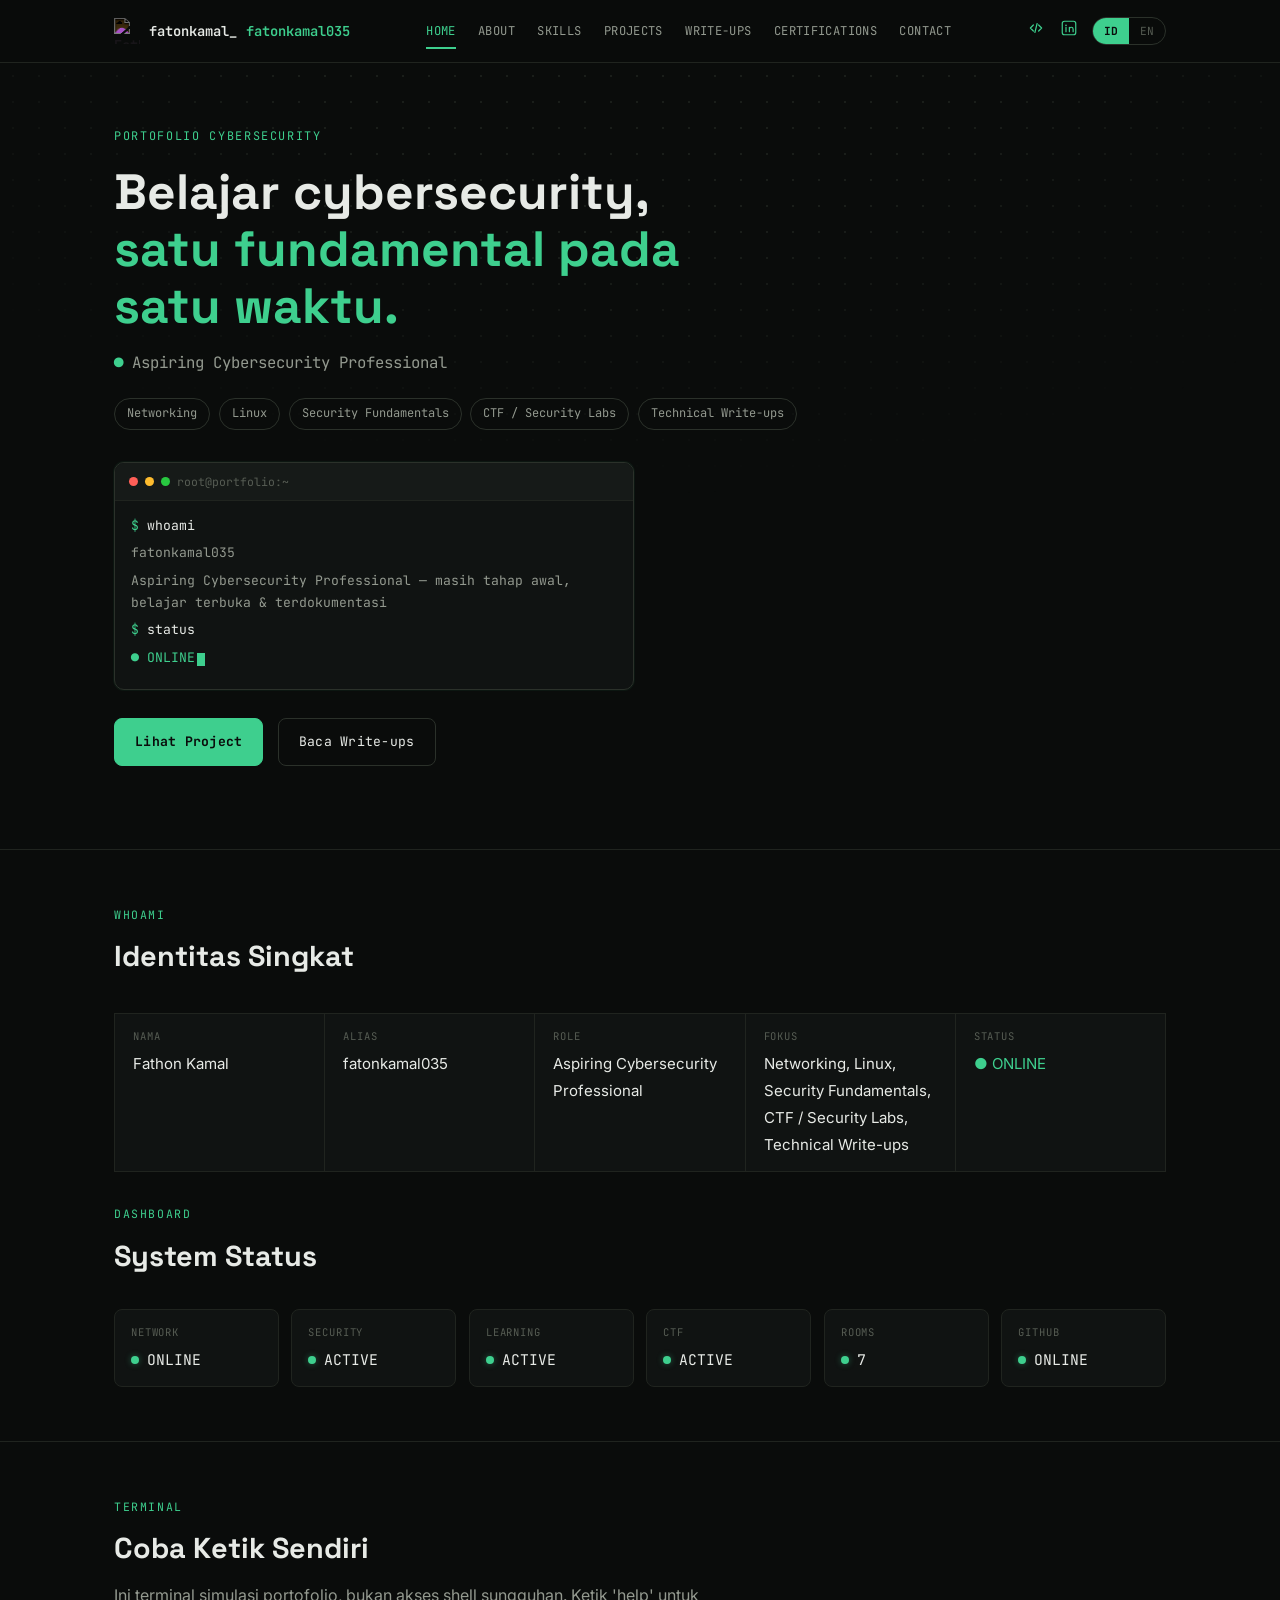
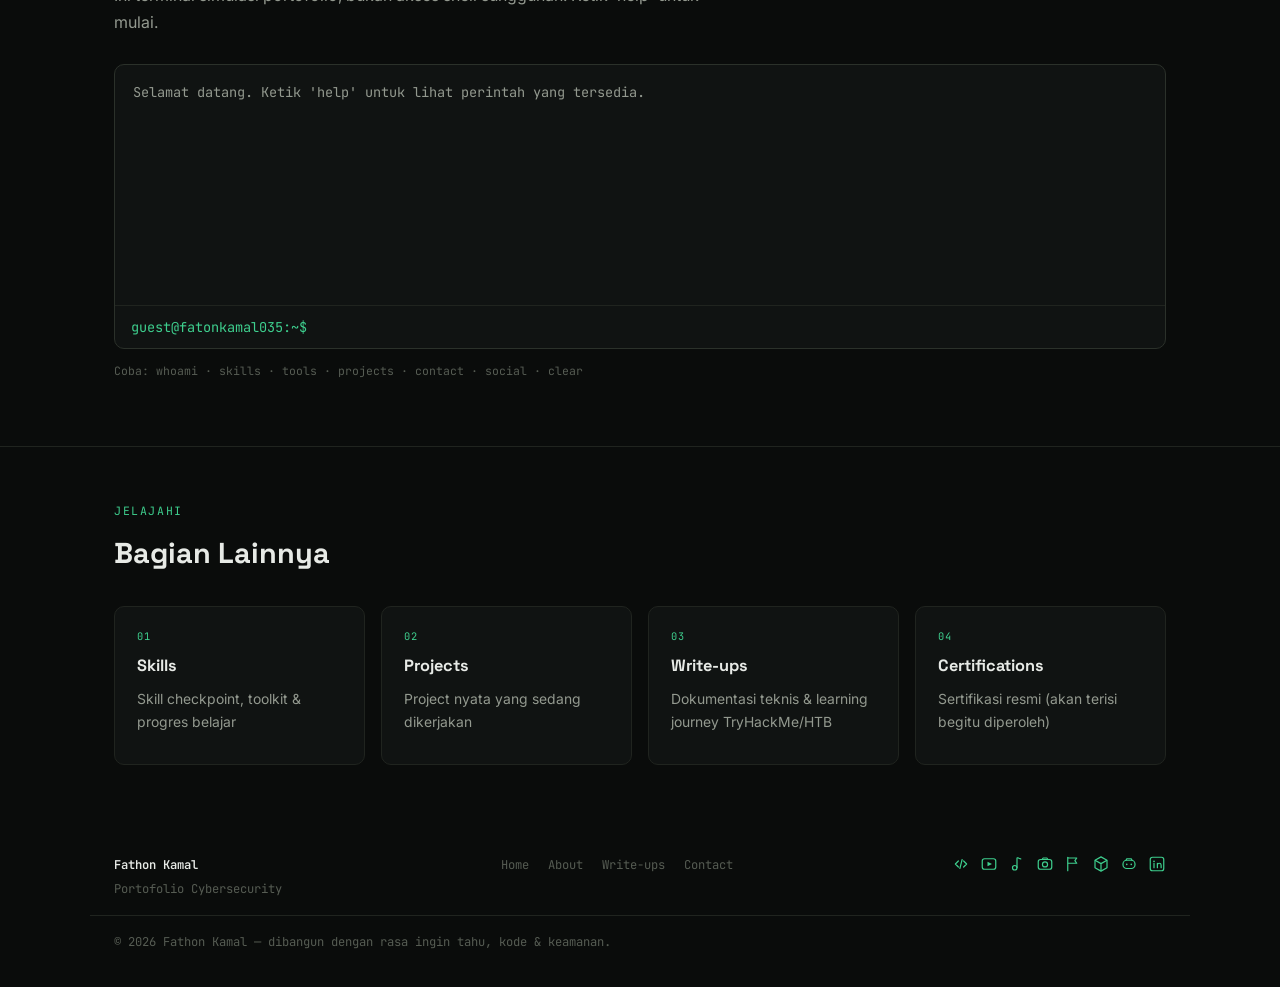
==== index.html @ 31b75367 "Add files via upload" ====
<!DOCTYPE html>
<html lang="id">
<head>
<meta charset="UTF-8">
<meta name="viewport" content="width=device-width, initial-scale=1.0">
<title>Fathon Kamal — Aspiring Cybersecurity Professional</title>
<meta name="description" content="Portofolio cybersecurity Fathon Kamal (fatonkamal035) — belajar networking, Linux, dan security fundamentals lewat TryHackMe & Hack The Box, terdokumentasi lewat write-up teknis.">
<meta property="og:title" content="Fathon Kamal — Aspiring Cybersecurity Professional">
<meta property="og:description" content="Portofolio cybersecurity: skills, projects, dan technical write-ups.">
<meta property="og:type" content="website">
<meta name="twitter:card" content="summary">
<link rel="preconnect" href="https://fonts.googleapis.com">
<link rel="preconnect" href="https://fonts.gstatic.com" crossorigin>
<link href="https://fonts.googleapis.com/css2?family=Inter:wght@400;500;600;700;800&family=Space+Grotesk:wght@500;600;700&family=JetBrains+Mono:wght@400;500;600;700&display=swap" rel="stylesheet">
<link rel="stylesheet" href="style.css">
</head>
<body>

<header class="topnav">
  <div class="wrap">
    <a href="index.html" class="brand"><img class="brand-logo" src="logo.png" alt="Fathon Kamal logo"><span class="brand-name">fatonkamal_</span><span class="alias"></span></a>
    <nav class="navlinks">
      <a href="index.html" class="active" data-id="Home" data-en="Home">Home</a>
      <a href="about.html" data-id="About" data-en="About">About</a>
      <a href="skills.html" data-id="Skills" data-en="Skills">Skills</a>
      <a href="projects.html" data-id="Projects" data-en="Projects">Projects</a>
      <a href="writeups.html" data-id="Write-ups" data-en="Write-ups">Write-ups</a>
      <a href="certifications.html" data-id="Certifications" data-en="Certifications">Certifications</a>
      <a href="contact.html" data-id="Contact" data-en="Contact">Contact</a>
    </nav>
    <div class="nav-right">
      <a class="nav-icon-github" href="https://github.com/fatonkamal035-Cybersecurity/fatonkamal035-Cybersecurity.github.io" aria-label="GitHub" target="_blank" rel="noopener"></a>
      <a class="nav-icon-linkedin" href="https://www.linkedin.com/in/fathon-r-97636842a/" aria-label="LinkedIn" target="_blank" rel="noopener"></a>
      <div class="lang-switch" role="group" aria-label="Ganti bahasa">
        <button class="lang-opt active" data-lang="id" type="button">ID</button>
        <button class="lang-opt" data-lang="en" type="button">EN</button>
      </div>
      <button class="hamburger" aria-label="Menu"><span></span><span></span><span></span></button>
    </div>
  </div>
  <div class="mobile-menu">
    <a href="index.html" class="active" data-id="Home" data-en="Home">Home</a>
    <a href="about.html" data-id="About" data-en="About">About</a>
    <a href="skills.html" data-id="Skills" data-en="Skills">Skills</a>
    <a href="projects.html" data-id="Projects" data-en="Projects">Projects</a>
    <a href="writeups.html" data-id="Write-ups" data-en="Write-ups">Write-ups</a>
    <a href="certifications.html" data-id="Certifications" data-en="Certifications">Certifications</a>
    <a href="contact.html" data-id="Contact" data-en="Contact">Contact</a>
  </div>
</header>

<section class="hero">
  <div class="hero-bg" aria-hidden="true"></div>
  <div class="wrap">
    <div class="hero-eyebrow" data-id="Portofolio Cybersecurity" data-en="Cybersecurity Portfolio">Portofolio Cybersecurity</div>
    <h1>
      <span data-id="Belajar cybersecurity," data-en="Learning cybersecurity,">Belajar cybersecurity,</span><br>
      <span class="accent" data-id="satu fundamental pada satu waktu." data-en="one fundamental at a time.">satu fundamental pada satu waktu.</span>
    </h1>
    <p class="role-line" id="heroRole"></p>
    <div class="focus-tags" id="heroFocusTags"></div>

    <div class="terminal-window">
      <div class="terminal-titlebar"><span class="dot red"></span><span class="dot yellow"></span><span class="dot green"></span><span class="ttitle">root@portfolio:~</span></div>
      <div class="terminal-body">
        <div class="line"><span class="prompt-user">$</span> whoami</div>
        <div class="line out">fatonkamal035</div>
        <div class="line out" data-id="Aspiring Cybersecurity Professional — masih tahap awal, belajar terbuka & terdokumentasi" data-en="Aspiring Cybersecurity Professional — still early stage, learning openly & documenting progress">Aspiring Cybersecurity Professional — masih tahap awal, belajar terbuka &amp; terdokumentasi</div>
        <div class="line"><span class="prompt-user">$</span> status</div>
        <div class="line ok">● ONLINE<span class="cursor-block"></span></div>
      </div>
    </div>

    <div class="btn-row" style="margin-top:1.8rem;">
      <a class="btn primary" href="projects.html" data-id="Lihat Project" data-en="View Projects">Lihat Project</a>
      <a class="btn ghost" href="writeups.html" data-id="Baca Write-ups" data-en="Read Write-ups">Baca Write-ups</a>
    </div>
  </div>
</section>

<section class="section">
  <div class="wrap">
    <div class="section-head reveal">
      <div class="eyebrow">WHOAMI</div>
      <h2 data-id="Identitas Singkat" data-en="Quick Identity">Identitas Singkat</h2>
    </div>
    <div class="whoami-grid" id="whoamiGrid"></div>

    <div class="section-head reveal" style="margin-top:0.5rem;">
      <div class="eyebrow" data-id="Dashboard" data-en="Dashboard">Dashboard</div>
      <h2 data-id="System Status" data-en="System Status">System Status</h2>
    </div>
    <div class="dash-grid" id="dashGrid"></div>
  </div>
</section>

<section class="section">
  <div class="wrap">
    <div class="section-head reveal">
      <div class="eyebrow">Terminal</div>
      <h2 data-id="Coba Ketik Sendiri" data-en="Try It Yourself">Coba Ketik Sendiri</h2>
      <p data-id="Ini terminal simulasi portofolio, bukan akses shell sungguhan. Ketik 'help' untuk mulai." data-en="This is a portfolio simulation terminal, not a real shell. Type 'help' to start.">Ini terminal simulasi portofolio, bukan akses shell sungguhan. Ketik 'help' untuk mulai.</p>
    </div>
    <div class="iterm reveal">
      <div class="iterm-output" id="itermOutput">
        <div class="line cmd-out" data-id="Selamat datang. Ketik 'help' untuk lihat perintah yang tersedia." data-en="Welcome. Type 'help' to see available commands.">Selamat datang. Ketik 'help' untuk lihat perintah yang tersedia.</div>
      </div>
      <div class="iterm-input-row">
        <span class="p">guest@fatonkamal035:~$</span>
        <input id="itermInput" type="text" autocomplete="off" spellcheck="false" aria-label="Terminal command input">
      </div>
    </div>
    <p class="iterm-hint" data-id="Coba: whoami · skills · tools · projects · contact · social · clear" data-en="Try: whoami · skills · tools · projects · contact · social · clear">Coba: whoami · skills · tools · projects · contact · social · clear</p>
  </div>
</section>

<section class="section">
  <div class="wrap">
    <div class="section-head reveal">
      <div class="eyebrow" data-id="Jelajahi" data-en="Explore">Jelajahi</div>
      <h2 data-id="Bagian Lainnya" data-en="More Sections">Bagian Lainnya</h2>
    </div>
    <div class="card-grid reveal">
      <a class="tool-card" href="skills.html" style="color:inherit;">
        <div class="t-cat">01</div><h3 data-id="Skills" data-en="Skills">Skills</h3>
        <p data-id="Skill checkpoint, toolkit & progres belajar" data-en="Skill checkpoints, toolkit & learning progress">Skill checkpoint, toolkit & progres belajar</p>
      </a>
      <a class="tool-card" href="projects.html" style="color:inherit;">
        <div class="t-cat">02</div><h3 data-id="Projects" data-en="Projects">Projects</h3>
        <p data-id="Project nyata yang sedang dikerjakan" data-en="Real projects currently in progress">Project nyata yang sedang dikerjakan</p>
      </a>
      <a class="tool-card" href="writeups.html" style="color:inherit;">
        <div class="t-cat">03</div><h3 data-id="Write-ups" data-en="Write-ups">Write-ups</h3>
        <p data-id="Dokumentasi teknis & learning journey TryHackMe/HTB" data-en="Technical documentation & TryHackMe/HTB learning journey">Dokumentasi teknis & learning journey TryHackMe/HTB</p>
      </a>
      <a class="tool-card" href="certifications.html" style="color:inherit;">
        <div class="t-cat">04</div><h3 data-id="Certifications" data-en="Certifications">Certifications</h3>
        <p data-id="Sertifikasi resmi (akan terisi begitu diperoleh)" data-en="Official certifications (fills in once earned)">Sertifikasi resmi (akan terisi begitu diperoleh)</p>
      </a>
    </div>
  </div>
</section>

<footer>
  <div class="wrap">
    <div class="footer-left">
      <span style="color:var(--ink);font-weight:600;">Fathon Kamal</span>
      <span data-id="Portofolio Cybersecurity" data-en="Cybersecurity Portfolio">Portofolio Cybersecurity</span>
    </div>
    <nav class="footer-nav">
      <a href="index.html" data-id="Home" data-en="Home">Home</a>
      <a href="about.html" data-id="About" data-en="About">About</a>
      <a href="writeups.html" data-id="Write-ups" data-en="Write-ups">Write-ups</a>
      <a href="contact.html" data-id="Contact" data-en="Contact">Contact</a>
    </nav>
    <div id="footerSocials" style="display:flex;gap:10px;"></div>
  </div>
  <div class="wrap" style="margin-top:16px;padding-top:16px;border-top:1px solid var(--border);">
    <span>© 2026 Fathon Kamal — <span data-id="dibangun dengan rasa ingin tahu, kode & keamanan." data-en="built with curiosity, code &amp; security.">dibangun dengan rasa ingin tahu, kode &amp; keamanan.</span></span>
  </div>
</footer>

<script src="data.js"></script>
<script src="script.js"></script>
</body>
</html>
---- style.css ----
/* ==========================================================
   CYBERSECURITY PORTFOLIO — DESIGN SYSTEM (v4)
   ========================================================== */

:root{
  --bg-0:#0a0c0b; --bg-1:#101312; --bg-2:#161a18;
  --border:#20241f; --border-strong:#2b312a;
  --green:#3ecf8e; --green-dim:rgba(62,207,142,0.12); --green-soft:rgba(62,207,142,0.4);
  --red:#f2685f; --red-dim:rgba(242,104,95,0.12);
  --amber:#e0a23a; --amber-dim:rgba(224,162,58,0.12);
  --ink:#e7eae6; --ink-muted:#93998f; --ink-faint:#565c53;
  --font-display:'Space Grotesk', 'Inter', sans-serif;
  --font-body:'Inter', system-ui, sans-serif;
  --font-mono:'JetBrains Mono', ui-monospace, monospace;
}

*{ box-sizing:border-box; }
html{ scroll-behavior:smooth; }
body{
  margin:0; background:var(--bg-0); color:var(--ink);
  font-family:var(--font-body); line-height:1.65; font-size:16px;
  -webkit-font-smoothing:antialiased;
}
a{ color:var(--green); text-decoration:none; }
a:hover{ text-decoration:underline; }
:focus-visible{ outline:2px solid var(--green); outline-offset:3px; }
::selection{ background:var(--green-dim); color:var(--ink); }
img{ max-width:100%; display:block; }
.wrap{ max-width:1100px; margin:0 auto; padding:0 1.5rem; }
@media (min-width:1440px){ .wrap{ max-width:1240px; } }

/* ---------- NAV ---------- */
header.topnav{
  position:sticky; top:0; z-index:60;
  background:rgba(10,12,11,0.78); backdrop-filter:blur(10px);
  border-bottom:1px solid var(--border);
}
.topnav .wrap{ display:flex; align-items:center; justify-content:space-between; height:62px; gap:1rem; }
.brand{ display:flex; align-items:center; gap:9px; font-family:var(--font-mono); font-size:0.86rem; color:var(--ink); font-weight:600; }
.brand-logo{ width:26px; height:26px; filter:invert(1); }
.brand .alias{ color:var(--green); }
.brand-name{ color:var(--ink); }

.navlinks{ display:flex; gap:1.4rem; font-family:var(--font-mono); font-size:0.76rem; letter-spacing:0.03em; }
.navlinks a{ color:var(--ink-muted); text-transform:uppercase; position:relative; padding:4px 0; }
.navlinks a:hover, .navlinks a.active{ color:var(--green); text-decoration:none; }
.navlinks a.active::after{ content:''; position:absolute; left:0; right:0; bottom:-4px; height:2px; background:var(--green); }

.nav-right{ display:flex; align-items:center; gap:0.9rem; }
.lang-switch{ display:flex; border:1px solid var(--border-strong); border-radius:20px; overflow:hidden; flex-shrink:0; }
.lang-opt{ font-family:var(--font-mono); font-size:0.7rem; background:transparent; border:none; color:var(--ink-faint); padding:6px 11px; cursor:pointer; transition:background .15s, color .15s; }
.lang-opt.active{ background:var(--green); color:#0a0c0b; font-weight:700; }

.hamburger{ display:none; flex-direction:column; gap:5px; background:none; border:none; cursor:pointer; padding:6px; }
.hamburger span{ width:22px; height:2px; background:var(--green); transition:transform .2s, opacity .2s; }
.mobile-menu{ display:none; }
@media (max-width:760px){
  .navlinks{ display:none; }
  .hamburger{ display:flex; }
  .mobile-menu.open{
    display:flex; flex-direction:column; gap:0; position:fixed; top:62px; left:0; right:0; bottom:0;
    background:rgba(10,12,11,0.98); z-index:59; padding:1rem 1.5rem; font-family:var(--font-mono);
    overflow-y:auto;
  }
  .mobile-menu a{ color:var(--ink-muted); padding:14px 0; border-bottom:1px solid var(--border); font-size:0.95rem; }
  .mobile-menu a.active{ color:var(--green); }
}
@media (max-width:380px){
  .topnav .wrap{ height:56px; }
  .brand{ font-size:0.78rem; }
}

/* ---------- PAGE HEADER (non-home pages) ---------- */
.page-header{ padding:3rem 0 2rem; border-bottom:1px solid var(--border); }
.page-header .eyebrow-tag{ font-family:var(--font-mono); font-size:0.72rem; letter-spacing:0.14em; color:var(--green); text-transform:uppercase; margin-bottom:0.7rem; }
.page-header h1{ font-family:var(--font-display); font-size:clamp(1.7rem,4vw,2.4rem); margin:0 0 0.6rem; }
.page-header h1 .prompt{ color:var(--green); }
.page-header p{ color:var(--ink-muted); max-width:60ch; margin:0; }

/* ---------- HERO (home only) ---------- */
.hero{ position:relative; padding:4rem 0 3rem; border-bottom:1px solid var(--border); overflow:hidden; }
.hero-bg{
  position:absolute; inset:0; z-index:0; pointer-events:none;
  background-image:radial-gradient(var(--border-strong) 1px, transparent 1px);
  background-size:26px 26px;
  -webkit-mask-image:radial-gradient(ellipse 65% 55% at 50% 0%, #000 40%, transparent 100%);
  mask-image:radial-gradient(ellipse 65% 55% at 50% 0%, #000 40%, transparent 100%);
  opacity:0.5;
}
.hero .wrap{ position:relative; z-index:2; }
.hero-eyebrow{ font-family:var(--font-mono); font-size:0.74rem; letter-spacing:0.14em; color:var(--green); text-transform:uppercase; margin-bottom:1rem; }
.hero h1{ font-family:var(--font-display); font-weight:700; font-size:clamp(1.9rem,4.6vw,3.1rem); line-height:1.15; margin:0 0 1rem; max-width:20ch; }
.hero h1 .accent{ color:var(--green); }
.hero .role-line{ font-family:var(--font-mono); font-size:0.98rem; color:var(--ink-muted); margin:0 0 1.4rem; }
.hero .role-line .status-dot{ color:var(--green); }
.focus-tags{ display:flex; flex-wrap:wrap; gap:0.55rem; margin:0 0 2rem; }
.focus-tags span{ font-family:var(--font-mono); font-size:0.75rem; border:1px solid var(--border-strong); border-radius:20px; padding:5px 12px; color:var(--ink-muted); }

.btn-row{ display:flex; gap:0.9rem; flex-wrap:wrap; margin-bottom:2.2rem; }
.btn{ font-family:var(--font-mono); font-size:0.82rem; letter-spacing:0.02em; padding:12px 20px; border-radius:8px; border:1px solid var(--border-strong); color:var(--ink); transition:border-color .15s, color .15s, background .15s, transform .15s; }
.btn:hover{ text-decoration:none; transform:translateY(-2px); }
.btn.primary{ background:var(--green); border-color:var(--green); color:#0a0c0b; font-weight:700; }
.btn.primary:hover{ opacity:0.88; }
.btn.ghost:hover{ border-color:var(--green); color:var(--green); }

/* terminal window — supporting element, not the focal point */
.terminal-window{ background:var(--bg-1); border:1px solid var(--border-strong); border-radius:10px; max-width:520px; overflow:hidden; box-shadow:0 0 0 1px rgba(62,207,142,0.05); }
.terminal-titlebar{ display:flex; align-items:center; gap:7px; padding:9px 14px; background:var(--bg-2); border-bottom:1px solid var(--border); font-family:var(--font-mono); font-size:0.72rem; color:var(--ink-faint); }
.terminal-titlebar .dot{ width:9px; height:9px; border-radius:50%; }
.terminal-titlebar .dot.red{ background:#ff5f57; }
.terminal-titlebar .dot.yellow{ background:#febc2e; }
.terminal-titlebar .dot.green{ background:#28c840; }
.terminal-body{ padding:14px 16px; font-family:var(--font-mono); font-size:0.82rem; }
.terminal-body .line{ margin-bottom:6px; white-space:pre-wrap; word-break:break-word; }
.terminal-body .prompt-user{ color:var(--green); }
.terminal-body .out{ color:var(--ink-muted); }
.terminal-body .ok{ color:var(--green); }
.cursor-block{ display:inline-block; width:8px; height:1em; background:var(--green); vertical-align:text-bottom; animation:blink 1s step-start infinite; margin-left:2px; }
@keyframes blink{ 50%{ opacity:0; } }

/* ---------- WHOAMI / dashboard ---------- */
.whoami-grid{ display:grid; grid-template-columns:repeat(auto-fit,minmax(180px,1fr)); gap:1px; background:var(--border); border:1px solid var(--border); margin:2rem 0; }
.whoami-item{ background:var(--bg-1); padding:14px 18px; }
.whoami-item .label{ display:block; font-family:var(--font-mono); font-size:0.66rem; letter-spacing:0.08em; color:var(--ink-faint); text-transform:uppercase; margin-bottom:5px; }
.whoami-item .value{ font-size:0.94rem; }
.whoami-item .value.status-online{ color:var(--green); }

.dash-grid{ display:grid; grid-template-columns:repeat(auto-fit,minmax(140px,1fr)); gap:0.8rem; }
.dash-card{ background:var(--bg-1); border:1px solid var(--border); border-radius:8px; padding:14px 16px; }
.dlabel{ font-family:var(--font-mono); font-size:0.66rem; letter-spacing:0.08em; color:var(--ink-faint); text-transform:uppercase; margin-bottom:6px; }
.dvalue{ display:flex; align-items:center; gap:8px; font-family:var(--font-mono); font-size:0.92rem; }
.pulse-dot{ width:8px; height:8px; border-radius:50%; background:var(--green); box-shadow:0 0 6px var(--green-soft); animation:pulse 2s ease-in-out infinite; flex-shrink:0; }
@keyframes pulse{ 0%,100%{ opacity:1; } 50%{ opacity:0.35; } }

/* ---------- SECTIONS ---------- */
.section{ padding:3.4rem 0; border-bottom:1px solid var(--border); }
.section:last-of-type{ border-bottom:none; }
.section-head{ margin-bottom:1.8rem; max-width:60ch; }
.eyebrow{ font-family:var(--font-mono); font-size:0.72rem; letter-spacing:0.14em; color:var(--green); text-transform:uppercase; margin-bottom:0.6rem; }
.section-head h2{ font-family:var(--font-display); font-size:clamp(1.35rem,3vw,1.8rem); margin:0 0 0.6rem; }
.section-head p{ color:var(--ink-muted); margin:0; }
.section-sub{ padding-top:2.6rem; margin-top:2.6rem; border-top:1px solid var(--border); }

.reveal{ opacity:0; transform:translateY(14px); transition:opacity .5s ease, transform .5s ease; }
.reveal.in-view{ opacity:1; transform:translateY(0); }

/* ---------- CARDS (tools/projects/social) ---------- */
.card-grid{ display:grid; grid-template-columns:repeat(auto-fit,minmax(240px,1fr)); gap:1rem; }
.tool-card, .project-card, .writeup-card{ background:var(--bg-1); border:1px solid var(--border); border-radius:10px; padding:1.3rem 1.4rem; transition:border-color .15s, transform .15s; }
.tool-card:hover, .project-card:hover, .writeup-card:hover{ border-color:var(--green-soft); transform:translateY(-2px); }
.tool-card .t-cat, .project-card .p-cat, .writeup-card .w-cat{ font-family:var(--font-mono); font-size:0.65rem; letter-spacing:0.08em; color:var(--green); text-transform:uppercase; margin-bottom:8px; }
.tool-card h3, .project-card h3, .writeup-card h3{ margin:0 0 8px; font-size:1.02rem; font-family:var(--font-display); }
.tool-card p, .project-card p, .writeup-card p{ margin:0 0 10px; color:var(--ink-muted); font-size:0.87rem; }
.tool-card .t-link, .project-card .p-link, .writeup-card .w-link{ font-family:var(--font-mono); font-size:0.78rem; }
.status-badge{ display:inline-block; font-family:var(--font-mono); font-size:0.64rem; letter-spacing:0.06em; padding:3px 9px; border-radius:20px; text-transform:uppercase; border:1px solid var(--green); color:var(--green); background:var(--green-dim); }
.tag-row{ display:flex; flex-wrap:wrap; gap:6px; margin-bottom:10px; }
.tag-row span{ font-family:var(--font-mono); font-size:0.68rem; border:1px solid var(--border-strong); border-radius:14px; padding:3px 9px; color:var(--ink-muted); }

/* ---------- SKILLS ---------- */
.skill-groups{ display:flex; flex-direction:column; gap:2rem; }
.skill-group-title{ font-family:var(--font-mono); font-size:0.72rem; letter-spacing:0.14em; text-transform:uppercase; color:var(--ink-faint); margin:0 0 1rem; padding-bottom:0.6rem; border-bottom:1px solid var(--border); }
.skill-group-items{ display:grid; grid-template-columns:repeat(auto-fit,minmax(230px,1fr)); gap:1rem; }
.skill-card{ background:var(--bg-1); border:1px solid var(--border); border-radius:10px; padding:1.2rem 1.3rem; }
.skill-card .name-row{ display:flex; justify-content:space-between; align-items:baseline; margin-bottom:9px; gap:8px; }
.skill-card .name{ font-weight:600; font-size:0.95rem; }
.skill-card .note{ font-size:0.83rem; color:var(--ink-muted); margin:0 0 8px; }
.skill-card .evidence-link{ font-family:var(--font-mono); font-size:0.76rem; }
.level-badge{ font-family:var(--font-mono); font-size:0.65rem; letter-spacing:0.05em; padding:3px 10px; border-radius:20px; text-transform:uppercase; flex-shrink:0; border:1px solid var(--border-strong); color:var(--ink-muted); }
.level-badge.lvl-practicing{ color:var(--green); border-color:var(--green); background:var(--green-dim); }
.level-badge.lvl-learning{ color:var(--ink-muted); border-color:var(--border-strong); background:transparent; }
.level-badge.lvl-foundational{ color:var(--green); border-color:var(--green); background:var(--green-dim); }

.matrix-tags{ display:flex; flex-wrap:wrap; gap:0.7rem; }
.matrix-tag{ border:1px solid var(--border-strong); background:var(--bg-1); border-radius:20px; padding:9px 16px; font-family:var(--font-mono); font-size:0.8rem; display:flex; align-items:center; gap:8px; }
.matrix-tag .lvl{ color:var(--green); font-size:0.68rem; text-transform:uppercase; }

/* ---------- CTF / LEARNING JOURNEY ---------- */
.ctf-stats{ display:grid; grid-template-columns:repeat(auto-fit,minmax(110px,1fr)); gap:0.8rem; margin:1.4rem 0 1.8rem; }
.ctf-stat{ background:var(--bg-1); border:1px solid var(--border); border-radius:8px; padding:14px; text-align:center; }
.ctf-stat .num{ font-family:var(--font-display); font-size:1.5rem; color:var(--green); }
.ctf-stat .lbl{ font-family:var(--font-mono); font-size:0.63rem; color:var(--ink-faint); text-transform:uppercase; margin-top:4px; }

.room-list{ display:flex; flex-direction:column; gap:0.6rem; }
.room-item{ display:flex; justify-content:space-between; align-items:center; background:var(--bg-1); border:1px solid var(--border); border-radius:8px; padding:12px 16px; gap:12px; }
.room-item .rname{ font-size:0.92rem; }
.diff-tag{ font-family:var(--font-mono); font-size:0.66rem; padding:3px 10px; border-radius:20px; text-transform:uppercase; flex-shrink:0; }
.diff-tag.easy{ color:var(--green); border:1px solid var(--green); background:var(--green-dim); }
.diff-tag.medium{ color:var(--amber); border:1px solid var(--amber); background:var(--amber-dim); }
.diff-tag.hard{ color:var(--red); border:1px solid var(--red); background:var(--red-dim); }
.diff-tag.info{ color:var(--ink-muted); border:1px solid var(--border-strong); background:transparent; }

/* ---------- CERTIFICATIONS empty state ---------- */
.empty-state{ text-align:center; padding:3.2rem 1.5rem; border:1px dashed var(--border-strong); border-radius:10px; }
.empty-state .icon{ font-family:var(--font-mono); font-size:1.7rem; color:var(--ink-faint); margin-bottom:1rem; }
.empty-state h3{ font-family:var(--font-display); margin:0 0 0.6rem; }
.empty-state p{ color:var(--ink-muted); max-width:44ch; margin:0 auto; }

/* ---------- SOCIAL / CONTACT ---------- */
.connect-grid{ display:grid; grid-template-columns:repeat(auto-fit,minmax(230px,1fr)); gap:1rem; }
.connect-card{ display:flex; align-items:center; gap:14px; background:var(--bg-1); border:1px solid var(--border); border-radius:10px; padding:1rem 1.2rem; color:var(--ink); transition:border-color .15s, transform .15s; }
.connect-card:hover{ border-color:var(--green-soft); text-decoration:none; transform:translateY(-2px); }
.c-icon{ flex-shrink:0; width:38px; height:38px; border-radius:8px; background:var(--bg-2); display:flex; align-items:center; justify-content:center; color:var(--green); }
.c-text{ flex:1; display:flex; flex-direction:column; min-width:0; }
.c-label{ font-weight:600; font-size:0.94rem; }
.c-sub{ display:block; font-family:var(--font-mono); font-size:0.72rem; color:var(--ink-faint); margin-top:2px; overflow:hidden; text-overflow:ellipsis; white-space:nowrap; }
.arrow{ color:var(--green); font-family:var(--font-mono); flex-shrink:0; }

.contact-form{ max-width:560px; background:var(--bg-1); border:1px solid var(--border); border-radius:10px; padding:1.8rem; margin-top:2rem; }
.form-row{ margin-bottom:1.1rem; }
.form-row label{ display:block; font-family:var(--font-mono); font-size:0.7rem; letter-spacing:0.08em; text-transform:uppercase; color:var(--ink-faint); margin-bottom:6px; }
.form-row input, .form-row textarea{
  width:100%; background:var(--bg-2); border:1px solid var(--border-strong); border-radius:6px;
  padding:11px 13px; color:var(--ink); font-family:var(--font-body); font-size:0.92rem;
}
.form-row input:focus, .form-row textarea:focus{ outline:none; border-color:var(--green); }
.form-row textarea{ resize:vertical; min-height:110px; }
.form-error{ color:var(--red); font-size:0.76rem; margin-top:5px; display:none; font-family:var(--font-mono); }
.form-row.invalid input, .form-row.invalid textarea{ border-color:var(--red); }
.form-row.invalid .form-error{ display:block; }
.form-note{ font-size:0.78rem; color:var(--ink-faint); margin-top:0.8rem; }

/* ---------- INTERACTIVE TERMINAL (secondary, home only) ---------- */
.iterm{ background:var(--bg-1); border:1px solid var(--border-strong); border-radius:10px; overflow:hidden; }
.iterm-output{ height:240px; overflow-y:auto; padding:16px 18px; font-family:var(--font-mono); font-size:0.85rem; }
.iterm-output .line{ margin-bottom:5px; white-space:pre-wrap; word-break:break-word; }
.iterm-output .cmd-echo{ color:var(--green); }
.iterm-output .cmd-out{ color:var(--ink-muted); }
.iterm-input-row{ display:flex; align-items:center; gap:8px; border-top:1px solid var(--border); padding:10px 16px; }
.iterm-input-row .p{ color:var(--green); font-family:var(--font-mono); font-size:0.85rem; }
.iterm-input-row input{ flex:1; background:transparent; border:none; color:var(--ink); font-family:var(--font-mono); font-size:0.85rem; outline:none; }
.iterm-hint{ font-family:var(--font-mono); font-size:0.72rem; color:var(--ink-faint); margin-top:0.7rem; }

/* ---------- FOOTER ---------- */
footer{ padding:2.2rem 0; }
footer .wrap{ display:flex; justify-content:space-between; flex-wrap:wrap; gap:14px; font-family:var(--font-mono); font-size:0.76rem; color:var(--ink-faint); }
.footer-left{ display:flex; flex-direction:column; gap:4px; }
.footer-nav{ display:flex; gap:1.2rem; flex-wrap:wrap; }
.footer-nav a{ color:var(--ink-faint); }
.footer-nav a:hover{ color:var(--green); }

/* ---------- RESPONSIVE REFINEMENTS ---------- */
@media (max-width:430px){
  .wrap{ padding:0 1.1rem; }
  .btn-row{ flex-direction:column; }
  .btn{ text-align:center; }
  .ctf-stats{ grid-template-columns:repeat(2,1fr); }
  .whoami-grid{ grid-template-columns:1fr; }
}
@media (min-width:768px) and (max-width:1024px){
  .card-grid, .skill-group-items{ grid-template-columns:repeat(2,1fr); }
}

@media (prefers-reduced-motion: reduce){
  html{ scroll-behavior:auto; }
  .reveal{ opacity:1; transform:none; transition:none; }
  .cursor-block{ animation:none; }
  .pulse-dot{ animation:none; }
}
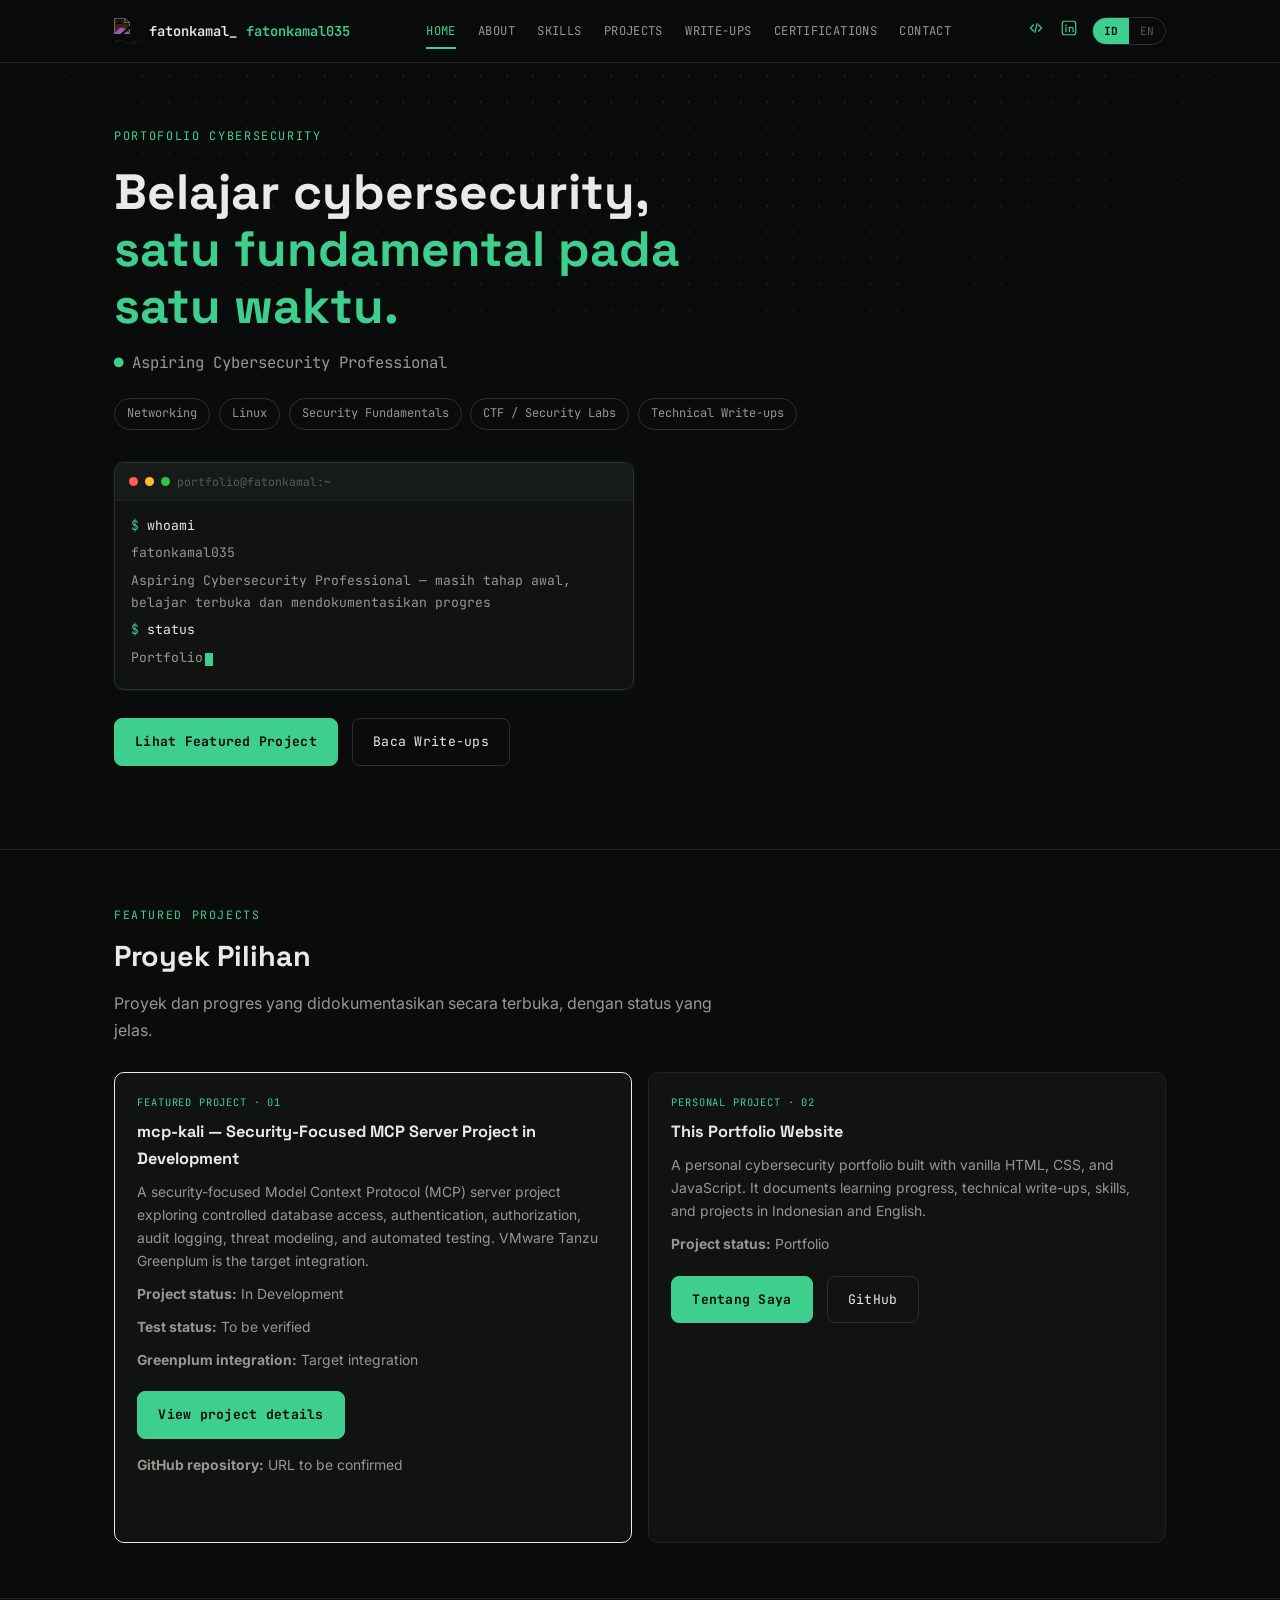
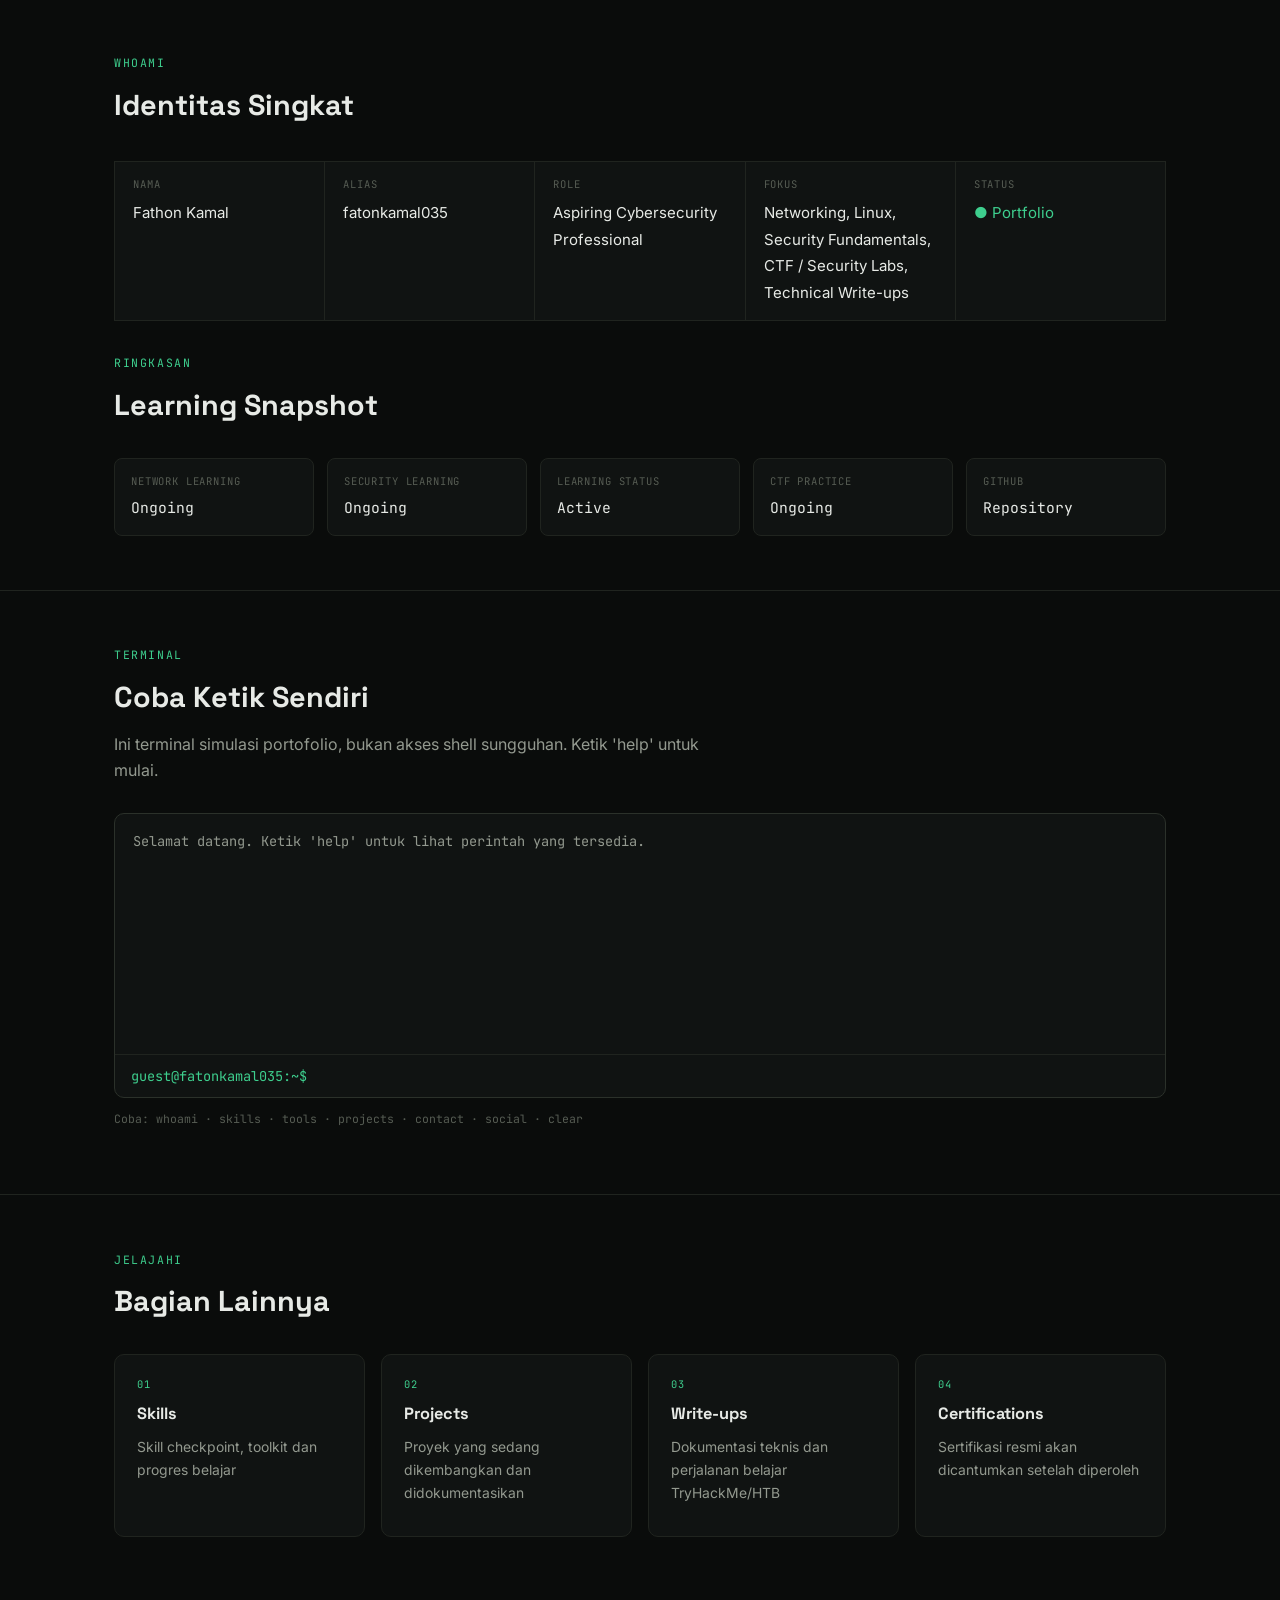
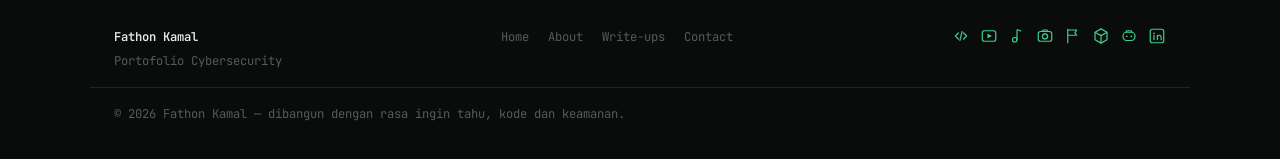
==== commit cceb6cd1: "feat(home): feature mcp-kali project card" ====
--- a/index.html
+++ b/index.html
@@ -4,22 +4,28 @@
 <meta charset="UTF-8">
 <meta name="viewport" content="width=device-width, initial-scale=1.0">
 <title>Fathon Kamal — Aspiring Cybersecurity Professional</title>
-<meta name="description" content="Portofolio cybersecurity Fathon Kamal (fatonkamal035) — belajar networking, Linux, dan security fundamentals lewat TryHackMe & Hack The Box, terdokumentasi lewat write-up teknis.">
+<meta name="description" content="Portofolio cybersecurity Fathon Kamal — belajar networking, Linux, web security, dan pengembangan proyek keamanan melalui latihan yang terdokumentasi.">
 <meta property="og:title" content="Fathon Kamal — Aspiring Cybersecurity Professional">
 <meta property="og:description" content="Portofolio cybersecurity: skills, projects, dan technical write-ups.">
 <meta property="og:type" content="website">
 <meta name="twitter:card" content="summary">
+
 <link rel="preconnect" href="https://fonts.googleapis.com">
 <link rel="preconnect" href="https://fonts.gstatic.com" crossorigin>
 <link href="https://fonts.googleapis.com/css2?family=Inter:wght@400;500;600;700;800&family=Space+Grotesk:wght@500;600;700&family=JetBrains+Mono:wght@400;500;600;700&display=swap" rel="stylesheet">
 <link rel="stylesheet" href="style.css">
 </head>
+
 <body>
-
 <header class="topnav">
   <div class="wrap">
-    <a href="index.html" class="brand"><img class="brand-logo" src="logo.png" alt="Fathon Kamal logo"><span class="brand-name">fatonkamal_</span><span class="alias"></span></a>
-    <nav class="navlinks">
+    <a href="index.html" class="brand">
+      <img class="brand-logo" src="logo.png" alt="Fathon Kamal logo">
+      <span class="brand-name">fatonkamal_</span>
+      <span class="alias"></span>
+    </a>
+
+    <nav class="navlinks" aria-label="Main navigation">
       <a href="index.html" class="active" data-id="Home" data-en="Home">Home</a>
       <a href="about.html" data-id="About" data-en="About">About</a>
       <a href="skills.html" data-id="Skills" data-en="Skills">Skills</a>
@@ -28,16 +34,35 @@
       <a href="certifications.html" data-id="Certifications" data-en="Certifications">Certifications</a>
       <a href="contact.html" data-id="Contact" data-en="Contact">Contact</a>
     </nav>
+
     <div class="nav-right">
-      <a class="nav-icon-github" href="https://github.com/fatonkamal035-Cybersecurity/fatonkamal035-Cybersecurity.github.io" aria-label="GitHub" target="_blank" rel="noopener"></a>
-      <a class="nav-icon-linkedin" href="https://www.linkedin.com/in/fathon-r-97636842a/" aria-label="LinkedIn" target="_blank" rel="noopener"></a>
+      <a
+        class="nav-icon-github"
+        href="https://github.com/Zer-security/portofolio-zer-security"
+        aria-label="GitHub portfolio repository"
+        target="_blank"
+        rel="noopener noreferrer"
+      ></a>
+
+      <a
+        class="nav-icon-linkedin"
+        href="https://www.linkedin.com/in/fathon-r-97636842a/"
+        aria-label="LinkedIn"
+        target="_blank"
+        rel="noopener noreferrer"
+      ></a>
+
       <div class="lang-switch" role="group" aria-label="Ganti bahasa">
         <button class="lang-opt active" data-lang="id" type="button">ID</button>
         <button class="lang-opt" data-lang="en" type="button">EN</button>
       </div>
-      <button class="hamburger" aria-label="Menu"><span></span><span></span><span></span></button>
+
+      <button class="hamburger" type="button" aria-label="Menu">
+        <span></span><span></span><span></span>
+      </button>
     </div>
   </div>
+
   <div class="mobile-menu">
     <a href="index.html" class="active" data-id="Home" data-en="Home">Home</a>
     <a href="about.html" data-id="About" data-en="About">About</a>
@@ -49,97 +74,224 @@
   </div>
 </header>
 
-<section class="hero">
-  <div class="hero-bg" aria-hidden="true"></div>
-  <div class="wrap">
-    <div class="hero-eyebrow" data-id="Portofolio Cybersecurity" data-en="Cybersecurity Portfolio">Portofolio Cybersecurity</div>
-    <h1>
-      <span data-id="Belajar cybersecurity," data-en="Learning cybersecurity,">Belajar cybersecurity,</span><br>
-      <span class="accent" data-id="satu fundamental pada satu waktu." data-en="one fundamental at a time.">satu fundamental pada satu waktu.</span>
-    </h1>
-    <p class="role-line" id="heroRole"></p>
-    <div class="focus-tags" id="heroFocusTags"></div>
-
-    <div class="terminal-window">
-      <div class="terminal-titlebar"><span class="dot red"></span><span class="dot yellow"></span><span class="dot green"></span><span class="ttitle">root@portfolio:~</span></div>
-      <div class="terminal-body">
-        <div class="line"><span class="prompt-user">$</span> whoami</div>
-        <div class="line out">fatonkamal035</div>
-        <div class="line out" data-id="Aspiring Cybersecurity Professional — masih tahap awal, belajar terbuka & terdokumentasi" data-en="Aspiring Cybersecurity Professional — still early stage, learning openly & documenting progress">Aspiring Cybersecurity Professional — masih tahap awal, belajar terbuka &amp; terdokumentasi</div>
-        <div class="line"><span class="prompt-user">$</span> status</div>
-        <div class="line ok">● ONLINE<span class="cursor-block"></span></div>
-      </div>
-    </div>
-
-    <div class="btn-row" style="margin-top:1.8rem;">
-      <a class="btn primary" href="projects.html" data-id="Lihat Project" data-en="View Projects">Lihat Project</a>
-      <a class="btn ghost" href="writeups.html" data-id="Baca Write-ups" data-en="Read Write-ups">Baca Write-ups</a>
-    </div>
-  </div>
-</section>
-
-<section class="section">
-  <div class="wrap">
-    <div class="section-head reveal">
-      <div class="eyebrow">WHOAMI</div>
-      <h2 data-id="Identitas Singkat" data-en="Quick Identity">Identitas Singkat</h2>
-    </div>
-    <div class="whoami-grid" id="whoamiGrid"></div>
-
-    <div class="section-head reveal" style="margin-top:0.5rem;">
-      <div class="eyebrow" data-id="Dashboard" data-en="Dashboard">Dashboard</div>
-      <h2 data-id="System Status" data-en="System Status">System Status</h2>
-    </div>
-    <div class="dash-grid" id="dashGrid"></div>
-  </div>
-</section>
-
-<section class="section">
-  <div class="wrap">
-    <div class="section-head reveal">
-      <div class="eyebrow">Terminal</div>
-      <h2 data-id="Coba Ketik Sendiri" data-en="Try It Yourself">Coba Ketik Sendiri</h2>
-      <p data-id="Ini terminal simulasi portofolio, bukan akses shell sungguhan. Ketik 'help' untuk mulai." data-en="This is a portfolio simulation terminal, not a real shell. Type 'help' to start.">Ini terminal simulasi portofolio, bukan akses shell sungguhan. Ketik 'help' untuk mulai.</p>
-    </div>
-    <div class="iterm reveal">
-      <div class="iterm-output" id="itermOutput">
-        <div class="line cmd-out" data-id="Selamat datang. Ketik 'help' untuk lihat perintah yang tersedia." data-en="Welcome. Type 'help' to see available commands.">Selamat datang. Ketik 'help' untuk lihat perintah yang tersedia.</div>
-      </div>
-      <div class="iterm-input-row">
-        <span class="p">guest@fatonkamal035:~$</span>
-        <input id="itermInput" type="text" autocomplete="off" spellcheck="false" aria-label="Terminal command input">
-      </div>
-    </div>
-    <p class="iterm-hint" data-id="Coba: whoami · skills · tools · projects · contact · social · clear" data-en="Try: whoami · skills · tools · projects · contact · social · clear">Coba: whoami · skills · tools · projects · contact · social · clear</p>
-  </div>
-</section>
-
-<section class="section">
-  <div class="wrap">
-    <div class="section-head reveal">
-      <div class="eyebrow" data-id="Jelajahi" data-en="Explore">Jelajahi</div>
-      <h2 data-id="Bagian Lainnya" data-en="More Sections">Bagian Lainnya</h2>
-    </div>
-    <div class="card-grid reveal">
-      <a class="tool-card" href="skills.html" style="color:inherit;">
-        <div class="t-cat">01</div><h3 data-id="Skills" data-en="Skills">Skills</h3>
-        <p data-id="Skill checkpoint, toolkit & progres belajar" data-en="Skill checkpoints, toolkit & learning progress">Skill checkpoint, toolkit & progres belajar</p>
-      </a>
-      <a class="tool-card" href="projects.html" style="color:inherit;">
-        <div class="t-cat">02</div><h3 data-id="Projects" data-en="Projects">Projects</h3>
-        <p data-id="Project nyata yang sedang dikerjakan" data-en="Real projects currently in progress">Project nyata yang sedang dikerjakan</p>
-      </a>
-      <a class="tool-card" href="writeups.html" style="color:inherit;">
-        <div class="t-cat">03</div><h3 data-id="Write-ups" data-en="Write-ups">Write-ups</h3>
-        <p data-id="Dokumentasi teknis & learning journey TryHackMe/HTB" data-en="Technical documentation & TryHackMe/HTB learning journey">Dokumentasi teknis & learning journey TryHackMe/HTB</p>
-      </a>
-      <a class="tool-card" href="certifications.html" style="color:inherit;">
-        <div class="t-cat">04</div><h3 data-id="Certifications" data-en="Certifications">Certifications</h3>
-        <p data-id="Sertifikasi resmi (akan terisi begitu diperoleh)" data-en="Official certifications (fills in once earned)">Sertifikasi resmi (akan terisi begitu diperoleh)</p>
-      </a>
-    </div>
-  </div>
-</section>
+<main>
+  <!-- HERO -->
+  <section class="hero">
+    <div class="hero-bg" aria-hidden="true"></div>
+
+    <div class="wrap">
+      <div class="hero-eyebrow" data-id="Portofolio Cybersecurity" data-en="Cybersecurity Portfolio">
+        Portofolio Cybersecurity
+      </div>
+
+      <h1>
+        <span data-id="Belajar cybersecurity," data-en="Learning cybersecurity,">Belajar cybersecurity,</span>
+        <br>
+        <span class="accent" data-id="satu fundamental pada satu waktu." data-en="one fundamental at a time.">satu fundamental pada satu waktu.</span>
+      </h1>
+
+      <p class="role-line" id="heroRole"></p>
+      <div class="focus-tags" id="heroFocusTags"></div>
+
+      <div class="terminal-window">
+        <div class="terminal-titlebar">
+          <span class="dot red"></span>
+          <span class="dot yellow"></span>
+          <span class="dot green"></span>
+          <span class="ttitle">portfolio@fatonkamal:~</span>
+        </div>
+
+        <div class="terminal-body">
+          <div class="line"><span class="prompt-user">$</span> whoami</div>
+          <div class="line out">fatonkamal035</div>
+
+          <div class="line out"
+            data-id="Aspiring Cybersecurity Professional — masih tahap awal, belajar terbuka dan mendokumentasikan progres"
+            data-en="Aspiring Cybersecurity Professional — learning openly and documenting progress">
+            Aspiring Cybersecurity Professional — masih tahap awal, belajar terbuka dan mendokumentasikan progres
+          </div>
+
+          <div class="line"><span class="prompt-user">$</span> status</div>
+          <div class="line out">Portfolio<span class="cursor-block"></span></div>
+        </div>
+      </div>
+
+      <div class="btn-row" style="margin-top:1.8rem;">
+        <a class="btn primary" href="#featured-projects" data-id="Lihat Featured Project" data-en="View Featured Project">
+          Lihat Featured Project
+        </a>
+        <a class="btn ghost" href="writeups.html" data-id="Baca Write-ups" data-en="Read Write-ups">
+          Baca Write-ups
+        </a>
+      </div>
+    </div>
+  </section>
+
+  <!-- FEATURED PROJECTS -->
+  <section class="section" id="featured-projects">
+    <div class="wrap">
+      <div class="section-head reveal">
+        <div class="eyebrow">FEATURED PROJECTS</div>
+        <h2 data-id="Proyek Pilihan" data-en="Featured Projects">Proyek Pilihan</h2>
+        <p
+          data-id="Proyek dan progres yang didokumentasikan secara terbuka, dengan status yang jelas."
+          data-en="Projects and progress documented openly, with clearly stated status.">
+          Proyek dan progres yang didokumentasikan secara terbuka, dengan status yang jelas.
+        </p>
+      </div>
+
+      <div class="card-grid reveal">
+        <!-- PROJECT 1: MCP-KALI -->
+        <article class="tool-card" id="featured-mcp-kali" style="border-color:var(--accent);">
+          <div class="t-cat">FEATURED PROJECT · 01</div>
+
+          <h3>mcp-kali — Security-Focused MCP Server Project in Development</h3>
+
+          <p>
+            A security-focused Model Context Protocol (MCP) server project exploring controlled database access,
+            authentication, authorization, audit logging, threat modeling, and automated testing.
+            VMware Tanzu Greenplum is the target integration.
+          </p>
+
+          <div class="project-status-list">
+            <p><strong>Project status:</strong> In Development</p>
+            <p><strong>Test status:</strong> To be verified</p>
+            <p><strong>Greenplum integration:</strong> Target integration</p>
+          </div>
+
+          <div class="btn-row" style="margin-top:1.25rem;">
+            <a class="btn primary" href="projects.html#mcp-kali">View project details</a>
+            <p><strong>GitHub repository:</strong> URL to be confirmed</p>
+          </div>
+        </article>
+
+        <!-- PROJECT 2: PORTFOLIO WEBSITE -->
+        <article class="tool-card" id="portfolio-website">
+          <div class="t-cat">PERSONAL PROJECT · 02</div>
+
+          <h3>This Portfolio Website</h3>
+
+          <p>
+            A personal cybersecurity portfolio built with vanilla HTML, CSS, and JavaScript.
+            It documents learning progress, technical write-ups, skills, and projects in Indonesian and English.
+          </p>
+
+          <p><strong>Project status:</strong> Portfolio</p>
+
+          <div class="btn-row" style="margin-top:1.25rem;">
+            <a class="btn primary" href="about.html" data-id="Tentang Saya" data-en="About Me">Tentang Saya</a>
+            <a
+              class="btn ghost"
+              href="https://github.com/Zer-security/portofolio-zer-security"
+              target="_blank"
+              rel="noopener noreferrer"
+            >GitHub</a>
+          </div>
+        </article>
+      </div>
+    </div>
+  </section>
+
+  <!-- WHOAMI AND DASHBOARD -->
+  <section class="section">
+    <div class="wrap">
+      <div class="section-head reveal">
+        <div class="eyebrow">WHOAMI</div>
+        <h2 data-id="Identitas Singkat" data-en="Quick Identity">Identitas Singkat</h2>
+      </div>
+
+      <div class="whoami-grid" id="whoamiGrid"></div>
+
+      <div class="section-head reveal" style="margin-top:0.5rem;">
+        <div class="eyebrow" data-id="Ringkasan" data-en="Overview">Ringkasan</div>
+        <h2 data-id="Learning Snapshot" data-en="Learning Snapshot">Learning Snapshot</h2>
+      </div>
+
+      <!-- Dashboard values are sourced from data.js and must be reviewed before publication. -->
+      <div class="dash-grid" id="dashGrid"></div>
+    </div>
+  </section>
+
+  <!-- INTERACTIVE TERMINAL -->
+  <section class="section">
+    <div class="wrap">
+      <div class="section-head reveal">
+        <div class="eyebrow">Terminal</div>
+        <h2 data-id="Coba Ketik Sendiri" data-en="Try It Yourself">Coba Ketik Sendiri</h2>
+        <p
+          data-id="Ini terminal simulasi portofolio, bukan akses shell sungguhan. Ketik 'help' untuk mulai."
+          data-en="This is a portfolio simulation terminal, not a real shell. Type 'help' to start.">
+          Ini terminal simulasi portofolio, bukan akses shell sungguhan. Ketik 'help' untuk mulai.
+        </p>
+      </div>
+
+      <div class="iterm reveal">
+        <div class="iterm-output" id="itermOutput">
+          <div class="line cmd-out"
+            data-id="Selamat datang. Ketik 'help' untuk lihat perintah yang tersedia."
+            data-en="Welcome. Type 'help' to see available commands.">
+            Selamat datang. Ketik 'help' untuk lihat perintah yang tersedia.
+          </div>
+        </div>
+
+        <div class="iterm-input-row">
+          <span class="p">guest@fatonkamal035:~$</span>
+          <input id="itermInput" type="text" autocomplete="off" spellcheck="false" aria-label="Terminal command input">
+        </div>
+      </div>
+
+      <p class="iterm-hint"
+        data-id="Coba: whoami · skills · tools · projects · contact · social · clear"
+        data-en="Try: whoami · skills · tools · projects · contact · social · clear">
+        Coba: whoami · skills · tools · projects · contact · social · clear
+      </p>
+    </div>
+  </section>
+
+  <!-- OTHER SECTIONS -->
+  <section class="section">
+    <div class="wrap">
+      <div class="section-head reveal">
+        <div class="eyebrow" data-id="Jelajahi" data-en="Explore">Jelajahi</div>
+        <h2 data-id="Bagian Lainnya" data-en="More Sections">Bagian Lainnya</h2>
+      </div>
+
+      <div class="card-grid reveal">
+        <a class="tool-card" href="skills.html" style="color:inherit;">
+          <div class="t-cat">01</div>
+          <h3 data-id="Skills" data-en="Skills">Skills</h3>
+          <p data-id="Skill checkpoint, toolkit dan progres belajar" data-en="Skill checkpoints, toolkit and learning progress">
+            Skill checkpoint, toolkit dan progres belajar
+          </p>
+        </a>
+
+        <a class="tool-card" href="projects.html" style="color:inherit;">
+          <div class="t-cat">02</div>
+          <h3 data-id="Projects" data-en="Projects">Projects</h3>
+          <p data-id="Proyek yang sedang dikembangkan dan didokumentasikan" data-en="Projects in development and documentation">
+            Proyek yang sedang dikembangkan dan didokumentasikan
+          </p>
+        </a>
+
+        <a class="tool-card" href="writeups.html" style="color:inherit;">
+          <div class="t-cat">03</div>
+          <h3 data-id="Write-ups" data-en="Write-ups">Write-ups</h3>
+          <p data-id="Dokumentasi teknis dan perjalanan belajar TryHackMe/HTB" data-en="Technical documentation and TryHackMe/HTB learning journey">
+            Dokumentasi teknis dan perjalanan belajar TryHackMe/HTB
+          </p>
+        </a>
+
+        <a class="tool-card" href="certifications.html" style="color:inherit;">
+          <div class="t-cat">04</div>
+          <h3 data-id="Certifications" data-en="Certifications">Certifications</h3>
+          <p data-id="Sertifikasi resmi akan dicantumkan setelah diperoleh" data-en="Official certifications will be listed when earned">
+            Sertifikasi resmi akan dicantumkan setelah diperoleh
+          </p>
+        </a>
+      </div>
+    </div>
+  </section>
+</main>
 
 <footer>
   <div class="wrap">
@@ -147,16 +299,24 @@
       <span style="color:var(--ink);font-weight:600;">Fathon Kamal</span>
       <span data-id="Portofolio Cybersecurity" data-en="Cybersecurity Portfolio">Portofolio Cybersecurity</span>
     </div>
-    <nav class="footer-nav">
+
+    <nav class="footer-nav" aria-label="Footer navigation">
       <a href="index.html" data-id="Home" data-en="Home">Home</a>
       <a href="about.html" data-id="About" data-en="About">About</a>
       <a href="writeups.html" data-id="Write-ups" data-en="Write-ups">Write-ups</a>
       <a href="contact.html" data-id="Contact" data-en="Contact">Contact</a>
     </nav>
+
     <div id="footerSocials" style="display:flex;gap:10px;"></div>
   </div>
+
   <div class="wrap" style="margin-top:16px;padding-top:16px;border-top:1px solid var(--border);">
-    <span>© 2026 Fathon Kamal — <span data-id="dibangun dengan rasa ingin tahu, kode & keamanan." data-en="built with curiosity, code &amp; security.">dibangun dengan rasa ingin tahu, kode &amp; keamanan.</span></span>
+    <span>
+      © 2026 Fathon Kamal —
+      <span data-id="dibangun dengan rasa ingin tahu, kode dan keamanan." data-en="built with curiosity, code and security.">
+        dibangun dengan rasa ingin tahu, kode dan keamanan.
+      </span>
+    </span>
   </div>
 </footer>
 
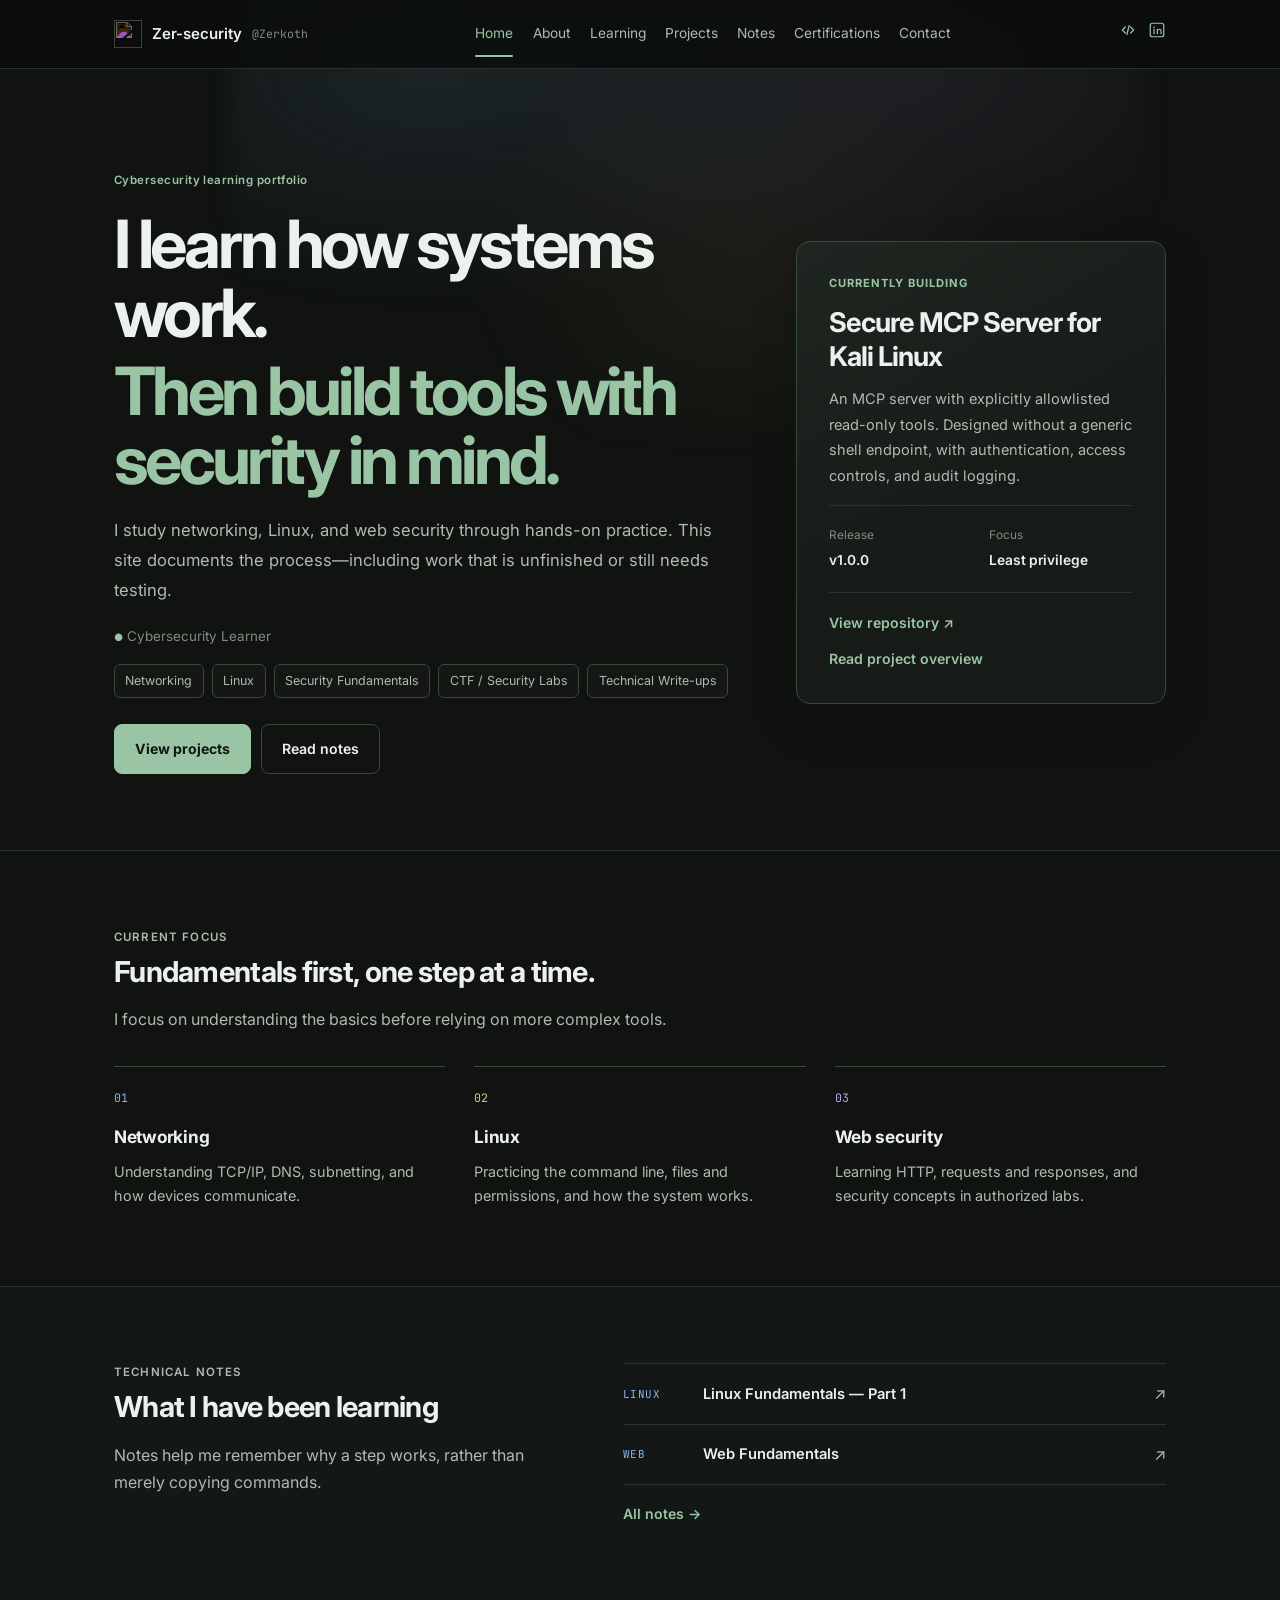
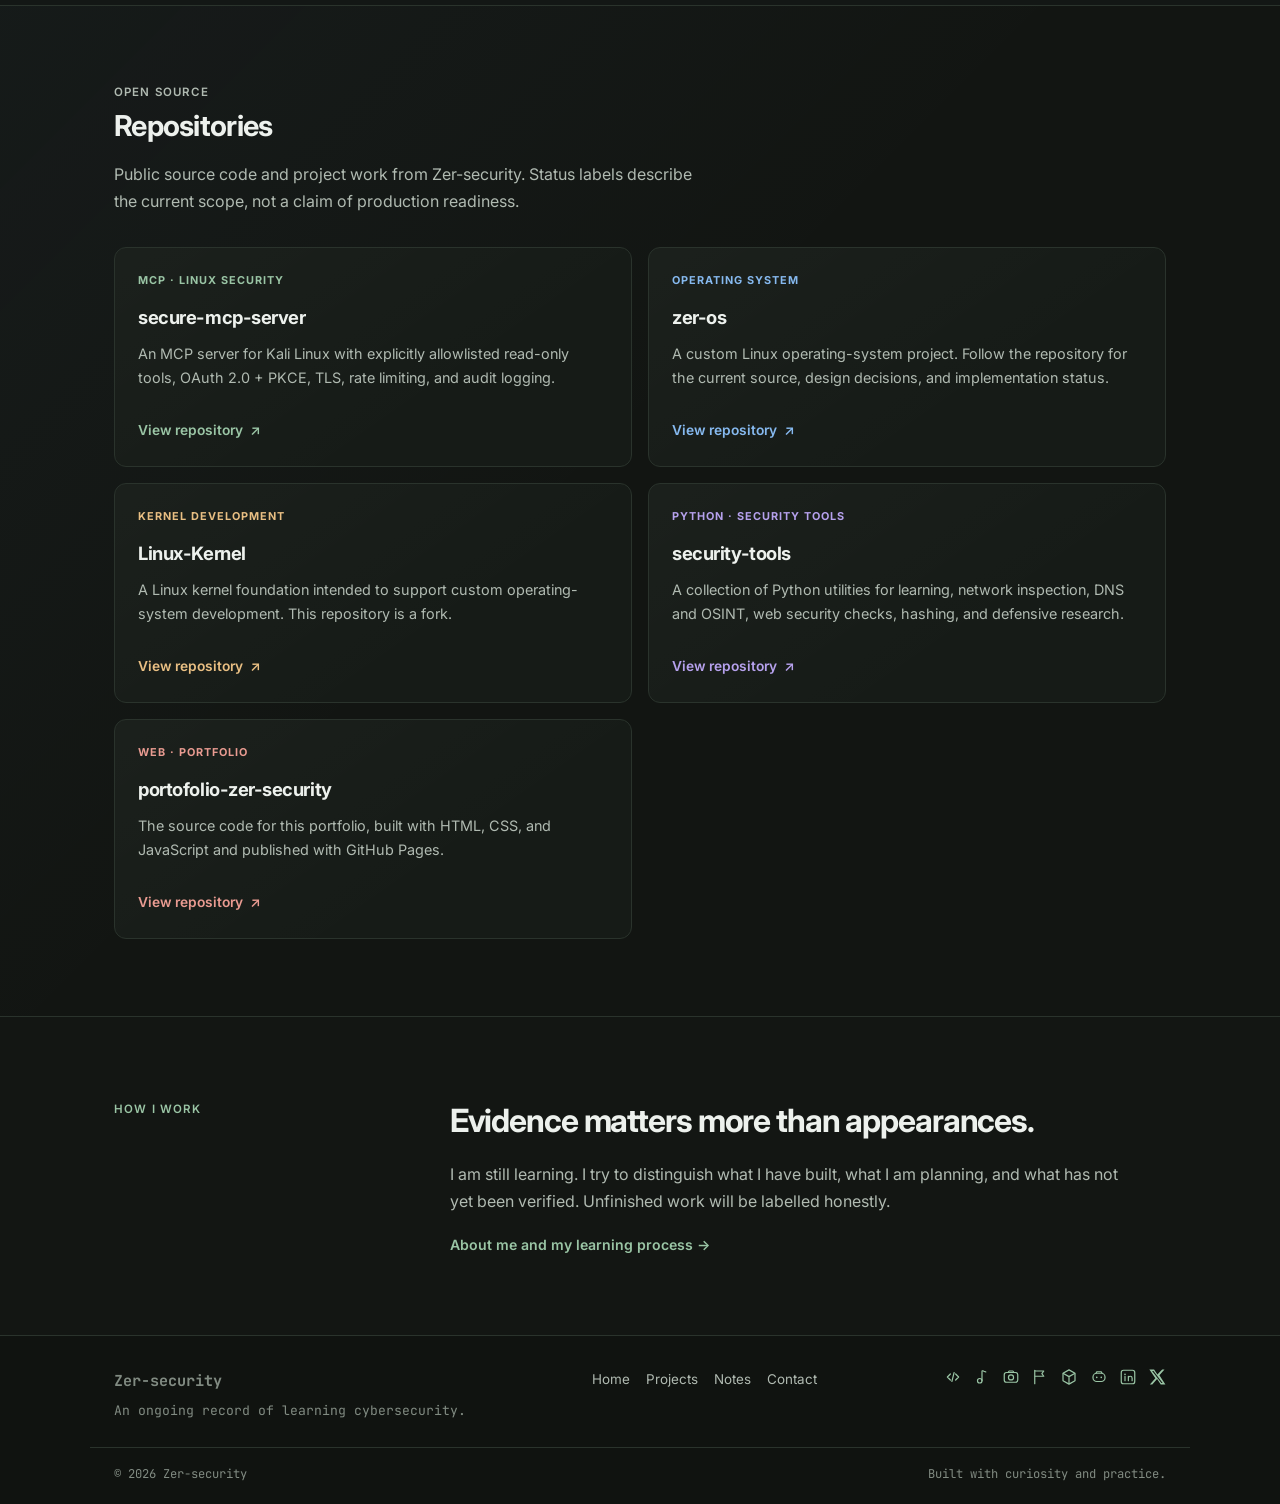
==== commit b13e743c: "feat: redesign Zer-security portfolio" ====
--- a/index.html
+++ b/index.html
@@ -1,322 +1,204 @@
 <!DOCTYPE html>
-<html lang="id">
+<html lang="en">
 <head>
+  <link rel="icon" type="image/svg+xml" href="favicon.svg">
 <meta charset="UTF-8">
 <meta name="viewport" content="width=device-width, initial-scale=1.0">
-<title>Fathon Kamal — Aspiring Cybersecurity Professional</title>
-<meta name="description" content="Portofolio cybersecurity Fathon Kamal — belajar networking, Linux, web security, dan pengembangan proyek keamanan melalui latihan yang terdokumentasi.">
-<meta property="og:title" content="Fathon Kamal — Aspiring Cybersecurity Professional">
-<meta property="og:description" content="Portofolio cybersecurity: skills, projects, dan technical write-ups.">
+<title>Zer-security | Cybersecurity Portfolio</title>
+<meta name="description" content="A cybersecurity learning portfolio documenting practical work in Linux, networking, web security, and open-source projects.">
+<meta property="og:title" content="Zer-security | Cybersecurity Portfolio">
+<meta property="og:description" content="A cybersecurity learning portfolio documenting practical work in Linux, networking, web security, and open-source projects.">
 <meta property="og:type" content="website">
 <meta name="twitter:card" content="summary">
-
 <link rel="preconnect" href="https://fonts.googleapis.com">
 <link rel="preconnect" href="https://fonts.gstatic.com" crossorigin>
-<link href="https://fonts.googleapis.com/css2?family=Inter:wght@400;500;600;700;800&family=Space+Grotesk:wght@500;600;700&family=JetBrains+Mono:wght@400;500;600;700&display=swap" rel="stylesheet">
+<link href="https://fonts.googleapis.com/css2?family=Inter:wght@400;500;600;700;800&family=JetBrains+Mono:wght@400;500;600&display=swap" rel="stylesheet">
 <link rel="stylesheet" href="style.css">
 </head>
-
 <body>
 <header class="topnav">
   <div class="wrap">
-    <a href="index.html" class="brand">
-      <img class="brand-logo" src="logo.png" alt="Fathon Kamal logo">
-      <span class="brand-name">fatonkamal_</span>
+    <a href="index.html" class="brand" aria-label="Zer-security, home">
+      <img class="brand-logo" src="logo.png" alt="">
+      <span class="brand-name">Zer-security</span>
       <span class="alias"></span>
     </a>
-
-    <nav class="navlinks" aria-label="Main navigation">
-      <a href="index.html" class="active" data-id="Home" data-en="Home">Home</a>
-      <a href="about.html" data-id="About" data-en="About">About</a>
-      <a href="skills.html" data-id="Skills" data-en="Skills">Skills</a>
-      <a href="projects.html" data-id="Projects" data-en="Projects">Projects</a>
-      <a href="writeups.html" data-id="Write-ups" data-en="Write-ups">Write-ups</a>
-      <a href="certifications.html" data-id="Certifications" data-en="Certifications">Certifications</a>
-      <a href="contact.html" data-id="Contact" data-en="Contact">Contact</a>
+    <nav class="navlinks" aria-label="Navigasi utama">
+      <a href="index.html" class="active">Home</a>
+      <a href="about.html">About</a>
+      <a href="skills.html">Learning</a>
+      <a href="projects.html">Projects</a>
+      <a href="writeups.html">Notes</a>
+      <a href="certifications.html">Certifications</a>
+      <a href="contact.html">Contact</a>
     </nav>
-
     <div class="nav-right">
-      <a
-        class="nav-icon-github"
-        href="https://github.com/Zer-security/portofolio-zer-security"
-        aria-label="GitHub portfolio repository"
-        target="_blank"
-        rel="noopener noreferrer"
-      ></a>
-
-      <a
-        class="nav-icon-linkedin"
-        href="https://www.linkedin.com/in/fathon-r-97636842a/"
-        aria-label="LinkedIn"
-        target="_blank"
-        rel="noopener noreferrer"
-      ></a>
-
-      <div class="lang-switch" role="group" aria-label="Ganti bahasa">
-        <button class="lang-opt active" data-lang="id" type="button">ID</button>
-        <button class="lang-opt" data-lang="en" type="button">EN</button>
-      </div>
-
-      <button class="hamburger" type="button" aria-label="Menu">
-        <span></span><span></span><span></span>
-      </button>
-    </div>
-  </div>
-
+      <a class="nav-icon-github" href="https://github.com/Zer-security" aria-label="GitHub" target="_blank" rel="noopener noreferrer"></a>
+      <a class="nav-icon-linkedin" href="https://www.linkedin.com/in/fathon-r-97636842a?utm_source=share_via&utm_content=profile&utm_medium=member_android" aria-label="LinkedIn" target="_blank" rel="noopener noreferrer"></a>
+<button class="hamburger" type="button" aria-label="Buka menu"><span></span><span></span><span></span></button>
+    </div>
+  </div>
   <div class="mobile-menu">
-    <a href="index.html" class="active" data-id="Home" data-en="Home">Home</a>
-    <a href="about.html" data-id="About" data-en="About">About</a>
-    <a href="skills.html" data-id="Skills" data-en="Skills">Skills</a>
-    <a href="projects.html" data-id="Projects" data-en="Projects">Projects</a>
-    <a href="writeups.html" data-id="Write-ups" data-en="Write-ups">Write-ups</a>
-    <a href="certifications.html" data-id="Certifications" data-en="Certifications">Certifications</a>
-    <a href="contact.html" data-id="Contact" data-en="Contact">Contact</a>
+    <a href="index.html" class="active">Home</a>
+    <a href="about.html">About</a>
+    <a href="skills.html">Learning</a>
+    <a href="projects.html">Projects</a>
+    <a href="writeups.html">Notes</a>
+    <a href="certifications.html">Certifications</a>
+    <a href="contact.html">Contact</a>
   </div>
 </header>
 
 <main>
-  <!-- HERO -->
-  <section class="hero">
-    <div class="hero-bg" aria-hidden="true"></div>
-
+  <section class="hero hero-editorial">
+    <div class="wrap hero-layout">
+      <div class="hero-copy">
+        <p class="hero-eyebrow" data-id="Portofolio pembelajaran cybersecurity" data-en="Cybersecurity learning portfolio">Portofolio pembelajaran cybersecurity</p>
+        <h1>
+          <span data-id="Saya belajar memahami sistem." data-en="I learn how systems work.">Saya belajar memahami sistem.</span>
+          <span class="accent" data-id="Lalu membangun alat yang lebih aman." data-en="Then build tools with security in mind.">Lalu membangun alat yang lebih aman.</span>
+        </h1>
+        <p class="hero-description" data-id="Saya mempelajari jaringan, Linux, dan keamanan web lewat praktik langsung. Di sini saya mencatat prosesnya—termasuk hal yang belum selesai dan yang masih perlu diuji." data-en="I study networking, Linux, and web security through hands-on practice. This site documents the process—including work that is unfinished or still needs testing.">Saya mempelajari jaringan, Linux, dan keamanan web lewat praktik langsung. Di sini saya mencatat prosesnya—termasuk hal yang belum selesai dan yang masih perlu diuji.</p>
+        <p class="role-line" id="heroRole"></p>
+        <div class="focus-tags" id="heroFocusTags" aria-label="Fokus belajar"></div>
+        <div class="btn-row hero-actions">
+          <a class="btn primary" href="projects.html" data-id="Lihat proyek" data-en="View projects">Lihat proyek</a>
+          <a class="btn ghost" href="writeups.html" data-id="Baca catatan" data-en="Read notes">Baca catatan</a>
+        </div>
+      </div>
+
+      <aside class="hero-project" aria-labelledby="hero-project-title">
+        <p class="project-overline" data-id="Sedang dikembangkan" data-en="Currently building">Sedang dikembangkan</p>
+        <h2 id="hero-project-title">Secure MCP Server for Kali Linux</h2>
+        <p class="hero-project-description" data-id="Server MCP dengan tool baca-saja yang diizinkan secara eksplisit. Dirancang tanpa endpoint shell umum, dengan autentikasi, kontrol akses, dan pencatatan audit." data-en="An MCP server with explicitly allowlisted read-only tools. Designed without a generic shell endpoint, with authentication, access controls, and audit logging.">Server MCP dengan tool baca-saja yang diizinkan secara eksplisit. Dirancang tanpa endpoint shell umum, dengan autentikasi, kontrol akses, dan pencatatan audit.</p>
+        <div class="project-facts">
+          <div><span data-id="Rilis" data-en="Release">Rilis</span><strong>v1.0.0</strong></div>
+          <div><span data-id="Fokus" data-en="Focus">Fokus</span><strong data-id="Akses terbatas" data-en="Least privilege">Akses terbatas</strong></div>
+        </div>
+        <div class="hero-project-links">
+          <a href="https://github.com/Zer-security/secure-mcp-server" target="_blank" rel="noopener noreferrer" data-id="Lihat repositori ↗" data-en="View repository ↗">Lihat repositori ↗</a>
+          <a href="projects.html#mcp-kali" data-id="Baca ringkasan proyek" data-en="Read project overview">Baca ringkasan proyek</a>
+        </div>
+      </aside>
+    </div>
+  </section>
+
+  <section class="section learning-section" id="learning">
     <div class="wrap">
-      <div class="hero-eyebrow" data-id="Portofolio Cybersecurity" data-en="Cybersecurity Portfolio">
-        Portofolio Cybersecurity
-      </div>
-
-      <h1>
-        <span data-id="Belajar cybersecurity," data-en="Learning cybersecurity,">Belajar cybersecurity,</span>
-        <br>
-        <span class="accent" data-id="satu fundamental pada satu waktu." data-en="one fundamental at a time.">satu fundamental pada satu waktu.</span>
-      </h1>
-
-      <p class="role-line" id="heroRole"></p>
-      <div class="focus-tags" id="heroFocusTags"></div>
-
-      <div class="terminal-window">
-        <div class="terminal-titlebar">
-          <span class="dot red"></span>
-          <span class="dot yellow"></span>
-          <span class="dot green"></span>
-          <span class="ttitle">portfolio@fatonkamal:~</span>
-        </div>
-
-        <div class="terminal-body">
-          <div class="line"><span class="prompt-user">$</span> whoami</div>
-          <div class="line out">fatonkamal035</div>
-
-          <div class="line out"
-            data-id="Aspiring Cybersecurity Professional — masih tahap awal, belajar terbuka dan mendokumentasikan progres"
-            data-en="Aspiring Cybersecurity Professional — learning openly and documenting progress">
-            Aspiring Cybersecurity Professional — masih tahap awal, belajar terbuka dan mendokumentasikan progres
-          </div>
-
-          <div class="line"><span class="prompt-user">$</span> status</div>
-          <div class="line out">Portfolio<span class="cursor-block"></span></div>
-        </div>
-      </div>
-
-      <div class="btn-row" style="margin-top:1.8rem;">
-        <a class="btn primary" href="#featured-projects" data-id="Lihat Featured Project" data-en="View Featured Project">
-          Lihat Featured Project
-        </a>
-        <a class="btn ghost" href="writeups.html" data-id="Baca Write-ups" data-en="Read Write-ups">
-          Baca Write-ups
-        </a>
-      </div>
-    </div>
-  </section>
-
-  <!-- FEATURED PROJECTS -->
-  <section class="section" id="featured-projects">
+      <div class="section-head">
+        <p class="eyebrow" data-id="Fokus saat ini" data-en="Current focus">Fokus saat ini</p>
+        <h2 data-id="Fundamental dulu, satu per satu." data-en="Fundamentals first, one step at a time.">Fundamental dulu, satu per satu.</h2>
+        <p data-id="Saya memilih memahami konsep dasarnya sebelum bergantung pada tools yang lebih kompleks." data-en="I focus on understanding the basics before relying on more complex tools.">Saya memilih memahami konsep dasarnya sebelum bergantung pada tools yang lebih kompleks.</p>
+      </div>
+      <div class="learning-grid">
+        <article class="learning-item">
+          <span class="learning-number">01</span>
+          <h3 data-id="Jaringan" data-en="Networking">Jaringan</h3>
+          <p data-id="Memahami TCP/IP, DNS, subnetting, dan bagaimana perangkat saling berkomunikasi." data-en="Understanding TCP/IP, DNS, subnetting, and how devices communicate.">Memahami TCP/IP, DNS, subnetting, dan bagaimana perangkat saling berkomunikasi.</p>
+        </article>
+        <article class="learning-item">
+          <span class="learning-number">02</span>
+          <h3>Linux</h3>
+          <p data-id="Berlatih command line, file dan permission, serta memahami cara kerja sistem." data-en="Practicing the command line, files and permissions, and how the system works.">Berlatih command line, file dan permission, serta memahami cara kerja sistem.</p>
+        </article>
+        <article class="learning-item">
+          <span class="learning-number">03</span>
+          <h3 data-id="Keamanan web" data-en="Web security">Keamanan web</h3>
+          <p data-id="Mempelajari HTTP, request dan response, serta konsep keamanan lewat lab yang diizinkan." data-en="Learning HTTP, requests and responses, and security concepts in authorized labs.">Mempelajari HTTP, request dan response, serta konsep keamanan lewat lab yang diizinkan.</p>
+        </article>
+      </div>
+    </div>
+  </section>
+
+  <section class="section notes-section">
+    <div class="wrap notes-layout">
+      <div class="section-head">
+        <p class="eyebrow" data-id="Catatan teknis" data-en="Technical notes">Catatan teknis</p>
+        <h2 data-id="Hal yang sudah saya pelajari" data-en="What I have been learning">Hal yang sudah saya pelajari</h2>
+        <p data-id="Catatan membantu saya mengingat alasan di balik langkah yang dilakukan, bukan cuma menyalin perintah." data-en="Notes help me remember why a step works, rather than merely copying commands.">Catatan membantu saya mengingat alasan di balik langkah yang dilakukan, bukan cuma menyalin perintah.</p>
+      </div>
+      <div class="notes-list">
+        <a class="note-row" href="writeups.html#linux-fundamentals">
+          <span class="note-kind">LINUX</span>
+          <span class="note-title" data-id="Linux Fundamentals — Part 1" data-en="Linux Fundamentals — Part 1">Linux Fundamentals — Part 1</span>
+          <span class="note-arrow" aria-hidden="true">↗</span>
+        </a>
+        <a class="note-row" href="writeups.html#web-fundamentals">
+          <span class="note-kind">WEB</span>
+          <span class="note-title" data-id="Web Fundamentals" data-en="Web Fundamentals">Web Fundamentals</span>
+          <span class="note-arrow" aria-hidden="true">↗</span>
+        </a>
+        <a class="notes-all" href="writeups.html" data-id="Semua catatan →" data-en="All notes →">Semua catatan →</a>
+      </div>
+    </div>
+  </section>
+
+  <section class="section repositories-section" id="repositories">
     <div class="wrap">
-      <div class="section-head reveal">
-        <div class="eyebrow">FEATURED PROJECTS</div>
-        <h2 data-id="Proyek Pilihan" data-en="Featured Projects">Proyek Pilihan</h2>
-        <p
-          data-id="Proyek dan progres yang didokumentasikan secara terbuka, dengan status yang jelas."
-          data-en="Projects and progress documented openly, with clearly stated status.">
-          Proyek dan progres yang didokumentasikan secara terbuka, dengan status yang jelas.
-        </p>
-      </div>
-
-      <div class="card-grid reveal">
-        <!-- PROJECT 1: MCP-KALI -->
-        <article class="tool-card" id="featured-mcp-kali" style="border-color:var(--accent);">
-          <div class="t-cat">FEATURED PROJECT · 01</div>
-
-          <h3>mcp-kali — Security-Focused MCP Server Project in Development</h3>
-
-          <p>
-            A security-focused Model Context Protocol (MCP) server project exploring controlled database access,
-            authentication, authorization, audit logging, threat modeling, and automated testing.
-            VMware Tanzu Greenplum is the target integration.
-          </p>
-
-          <div class="project-status-list">
-            <p><strong>Project status:</strong> In Development</p>
-            <p><strong>Test status:</strong> To be verified</p>
-            <p><strong>Greenplum integration:</strong> Target integration</p>
-          </div>
-
-          <div class="btn-row" style="margin-top:1.25rem;">
-            <a class="btn primary" href="projects.html#mcp-kali">View project details</a>
-            <p><strong>GitHub repository:</strong> URL to be confirmed</p>
-          </div>
-        </article>
-
-        <!-- PROJECT 2: PORTFOLIO WEBSITE -->
-        <article class="tool-card" id="portfolio-website">
-          <div class="t-cat">PERSONAL PROJECT · 02</div>
-
-          <h3>This Portfolio Website</h3>
-
-          <p>
-            A personal cybersecurity portfolio built with vanilla HTML, CSS, and JavaScript.
-            It documents learning progress, technical write-ups, skills, and projects in Indonesian and English.
-          </p>
-
-          <p><strong>Project status:</strong> Portfolio</p>
-
-          <div class="btn-row" style="margin-top:1.25rem;">
-            <a class="btn primary" href="about.html" data-id="Tentang Saya" data-en="About Me">Tentang Saya</a>
-            <a
-              class="btn ghost"
-              href="https://github.com/Zer-security/portofolio-zer-security"
-              target="_blank"
-              rel="noopener noreferrer"
-            >GitHub</a>
-          </div>
-        </article>
-      </div>
-    </div>
-  </section>
-
-  <!-- WHOAMI AND DASHBOARD -->
-  <section class="section">
-    <div class="wrap">
-      <div class="section-head reveal">
-        <div class="eyebrow">WHOAMI</div>
-        <h2 data-id="Identitas Singkat" data-en="Quick Identity">Identitas Singkat</h2>
-      </div>
-
-      <div class="whoami-grid" id="whoamiGrid"></div>
-
-      <div class="section-head reveal" style="margin-top:0.5rem;">
-        <div class="eyebrow" data-id="Ringkasan" data-en="Overview">Ringkasan</div>
-        <h2 data-id="Learning Snapshot" data-en="Learning Snapshot">Learning Snapshot</h2>
-      </div>
-
-      <!-- Dashboard values are sourced from data.js and must be reviewed before publication. -->
-      <div class="dash-grid" id="dashGrid"></div>
-    </div>
-  </section>
-
-  <!-- INTERACTIVE TERMINAL -->
-  <section class="section">
-    <div class="wrap">
-      <div class="section-head reveal">
-        <div class="eyebrow">Terminal</div>
-        <h2 data-id="Coba Ketik Sendiri" data-en="Try It Yourself">Coba Ketik Sendiri</h2>
-        <p
-          data-id="Ini terminal simulasi portofolio, bukan akses shell sungguhan. Ketik 'help' untuk mulai."
-          data-en="This is a portfolio simulation terminal, not a real shell. Type 'help' to start.">
-          Ini terminal simulasi portofolio, bukan akses shell sungguhan. Ketik 'help' untuk mulai.
-        </p>
-      </div>
-
-      <div class="iterm reveal">
-        <div class="iterm-output" id="itermOutput">
-          <div class="line cmd-out"
-            data-id="Selamat datang. Ketik 'help' untuk lihat perintah yang tersedia."
-            data-en="Welcome. Type 'help' to see available commands.">
-            Selamat datang. Ketik 'help' untuk lihat perintah yang tersedia.
-          </div>
-        </div>
-
-        <div class="iterm-input-row">
-          <span class="p">guest@fatonkamal035:~$</span>
-          <input id="itermInput" type="text" autocomplete="off" spellcheck="false" aria-label="Terminal command input">
-        </div>
-      </div>
-
-      <p class="iterm-hint"
-        data-id="Coba: whoami · skills · tools · projects · contact · social · clear"
-        data-en="Try: whoami · skills · tools · projects · contact · social · clear">
-        Coba: whoami · skills · tools · projects · contact · social · clear
-      </p>
-    </div>
-  </section>
-
-  <!-- OTHER SECTIONS -->
-  <section class="section">
-    <div class="wrap">
-      <div class="section-head reveal">
-        <div class="eyebrow" data-id="Jelajahi" data-en="Explore">Jelajahi</div>
-        <h2 data-id="Bagian Lainnya" data-en="More Sections">Bagian Lainnya</h2>
-      </div>
-
-      <div class="card-grid reveal">
-        <a class="tool-card" href="skills.html" style="color:inherit;">
-          <div class="t-cat">01</div>
-          <h3 data-id="Skills" data-en="Skills">Skills</h3>
-          <p data-id="Skill checkpoint, toolkit dan progres belajar" data-en="Skill checkpoints, toolkit and learning progress">
-            Skill checkpoint, toolkit dan progres belajar
-          </p>
-        </a>
-
-        <a class="tool-card" href="projects.html" style="color:inherit;">
-          <div class="t-cat">02</div>
-          <h3 data-id="Projects" data-en="Projects">Projects</h3>
-          <p data-id="Proyek yang sedang dikembangkan dan didokumentasikan" data-en="Projects in development and documentation">
-            Proyek yang sedang dikembangkan dan didokumentasikan
-          </p>
-        </a>
-
-        <a class="tool-card" href="writeups.html" style="color:inherit;">
-          <div class="t-cat">03</div>
-          <h3 data-id="Write-ups" data-en="Write-ups">Write-ups</h3>
-          <p data-id="Dokumentasi teknis dan perjalanan belajar TryHackMe/HTB" data-en="Technical documentation and TryHackMe/HTB learning journey">
-            Dokumentasi teknis dan perjalanan belajar TryHackMe/HTB
-          </p>
-        </a>
-
-        <a class="tool-card" href="certifications.html" style="color:inherit;">
-          <div class="t-cat">04</div>
-          <h3 data-id="Certifications" data-en="Certifications">Certifications</h3>
-          <p data-id="Sertifikasi resmi akan dicantumkan setelah diperoleh" data-en="Official certifications will be listed when earned">
-            Sertifikasi resmi akan dicantumkan setelah diperoleh
-          </p>
-        </a>
+      <div class="section-head">
+        <p class="eyebrow">OPEN SOURCE</p>
+        <h2>Repositories</h2>
+        <p>Public source code and project work from Zer-security. Status labels describe the current scope, not a claim of production readiness.</p>
+      </div>
+      <div class="repo-grid">
+        <a class="repo-card repo-secure" href="https://github.com/Zer-security/secure-mcp-server" target="_blank" rel="noopener noreferrer">
+          <span class="repo-type">MCP · LINUX SECURITY</span><h3>secure-mcp-server</h3>
+          <p>An MCP server for Kali Linux with explicitly allowlisted read-only tools, OAuth 2.0 + PKCE, TLS, rate limiting, and audit logging.</p>
+          <span class="repo-link">View repository <span aria-hidden="true">↗</span></span>
+        </a>
+        <a class="repo-card repo-os" href="https://github.com/Zer-security/zer-os" target="_blank" rel="noopener noreferrer">
+          <span class="repo-type">OPERATING SYSTEM</span><h3>zer-os</h3>
+          <p>A custom Linux operating-system project. Follow the repository for the current source, design decisions, and implementation status.</p>
+          <span class="repo-link">View repository <span aria-hidden="true">↗</span></span>
+        </a>
+        <a class="repo-card repo-kernel" href="https://github.com/Zer-security/Linux-Kernel" target="_blank" rel="noopener noreferrer">
+          <span class="repo-type">KERNEL DEVELOPMENT</span><h3>Linux-Kernel</h3>
+          <p>A Linux kernel foundation intended to support custom operating-system development. This repository is a fork.</p>
+          <span class="repo-link">View repository <span aria-hidden="true">↗</span></span>
+        </a>
+        <a class="repo-card repo-tools" href="https://github.com/Zer-security/security-tools" target="_blank" rel="noopener noreferrer">
+          <span class="repo-type">PYTHON · SECURITY TOOLS</span><h3>security-tools</h3>
+          <p>A collection of Python utilities for learning, network inspection, DNS and OSINT, web security checks, hashing, and defensive research.</p>
+          <span class="repo-link">View repository <span aria-hidden="true">↗</span></span>
+        </a>
+        <a class="repo-card repo-portfolio" href="https://github.com/Zer-security/portofolio-zer-security" target="_blank" rel="noopener noreferrer">
+          <span class="repo-type">WEB · PORTFOLIO</span><h3>portofolio-zer-security</h3>
+          <p>The source code for this portfolio, built with HTML, CSS, and JavaScript and published with GitHub Pages.</p>
+          <span class="repo-link">View repository <span aria-hidden="true">↗</span></span>
+        </a>
+      </div>
+    </div>
+  </section>
+
+  <section class="section about-section">
+    <div class="wrap about-layout">
+      <p class="eyebrow" data-id="Cara saya bekerja" data-en="How I work">Cara saya bekerja</p>
+      <div>
+        <h2 data-id="Bukti lebih penting daripada tampilan." data-en="Evidence matters more than appearances.">Bukti lebih penting daripada tampilan.</h2>
+        <p data-id="Saya masih belajar. Karena itu, saya berusaha membedakan apa yang sudah saya kerjakan, apa yang baru saya rencanakan, dan apa yang belum berhasil diverifikasi. Proyek yang belum selesai akan saya tandai apa adanya." data-en="I am still learning. I try to distinguish what I have built, what I am planning, and what has not yet been verified. Unfinished work will be labelled honestly.">Saya masih belajar. Karena itu, saya berusaha membedakan apa yang sudah saya kerjakan, apa yang baru saya rencanakan, dan apa yang belum berhasil diverifikasi. Proyek yang belum selesai akan saya tandai apa adanya.</p>
+        <a class="text-link" href="about.html" data-id="Tentang saya dan proses belajar →" data-en="About me and my learning process →">Tentang saya dan proses belajar →</a>
       </div>
     </div>
   </section>
 </main>
 
-<footer>
-  <div class="wrap">
-    <div class="footer-left">
-      <span style="color:var(--ink);font-weight:600;">Fathon Kamal</span>
-      <span data-id="Portofolio Cybersecurity" data-en="Cybersecurity Portfolio">Portofolio Cybersecurity</span>
-    </div>
-
-    <nav class="footer-nav" aria-label="Footer navigation">
-      <a href="index.html" data-id="Home" data-en="Home">Home</a>
-      <a href="about.html" data-id="About" data-en="About">About</a>
-      <a href="writeups.html" data-id="Write-ups" data-en="Write-ups">Write-ups</a>
-      <a href="contact.html" data-id="Contact" data-en="Contact">Contact</a>
+<footer class="site-footer">
+  <div class="wrap footer-main">
+    <div>
+      <strong>Zer-security</strong>
+      <p data-id="Catatan belajar cybersecurity yang terus berkembang." data-en="An ongoing record of learning cybersecurity.">Catatan belajar cybersecurity yang terus berkembang.</p>
+    </div>
+    <nav class="footer-nav" aria-label="Navigasi footer">
+      <a href="index.html">Home</a>
+      <a href="projects.html">Projects</a>
+      <a href="writeups.html">Notes</a>
+      <a href="contact.html">Contact</a>
     </nav>
-
-    <div id="footerSocials" style="display:flex;gap:10px;"></div>
-  </div>
-
-  <div class="wrap" style="margin-top:16px;padding-top:16px;border-top:1px solid var(--border);">
-    <span>
-      © 2026 Fathon Kamal —
-      <span data-id="dibangun dengan rasa ingin tahu, kode dan keamanan." data-en="built with curiosity, code and security.">
-        dibangun dengan rasa ingin tahu, kode dan keamanan.
-      </span>
-    </span>
+    <div id="footerSocials" class="footer-socials"></div>
+  </div>
+  <div class="wrap footer-bottom">
+    <span>© 2026 Zer-security</span>
+    <span data-id="Dibangun dengan rasa ingin tahu dan praktik." data-en="Built with curiosity and practice.">Dibangun dengan rasa ingin tahu dan praktik.</span>
   </div>
 </footer>
 
--- a/style.css
+++ b/style.css
@@ -256,3 +256,188 @@
   .cursor-block{ animation:none; }
   .pulse-dot{ animation:none; }
 }
+/* PROFESSIONAL PORTFOLIO OVERRIDES — 2026
+   Keep the existing multi-page structure; reduce visual noise and improve readability. */
+:root {
+  --bg-0: #101310;
+  --bg-1: #161b17;
+  --bg-2: #1e251f;
+  --border: #2a332c;
+  --border-strong: #3a483d;
+  --green: #9ac5a5;
+  --green-dim: rgba(154, 197, 165, 0.12);
+  --green-soft: rgba(154, 197, 165, 0.34);
+  --ink: #edf1ed;
+  --ink-muted: #b0bab1;
+  --ink-faint: #818b82;
+  --font-display: 'Inter', system-ui, sans-serif;
+  --font-body: 'Inter', system-ui, sans-serif;
+}
+
+body { line-height: 1.7; }
+.topnav { background: rgba(16, 19, 16, 0.94); backdrop-filter: blur(12px); }
+.topnav .wrap { min-height: 68px; height: auto; }
+.brand { font-family: var(--font-body); font-size: .94rem; gap: 10px; }
+.brand-logo { width: 28px; height: 28px; }
+.brand .alias { font-family: var(--font-mono); font-size: .72rem; color: var(--ink-faint); font-weight: 400; }
+.brand .alias::before { content: '@'; }
+.navlinks { font-family: var(--font-body); font-size: .86rem; letter-spacing: 0; gap: clamp(.7rem, 1.5vw, 1.3rem); }
+.navlinks a { text-transform: none; }
+.navlinks a.active::after { bottom: -7px; height: 2px; border-radius: 2px; }
+.nav-right { gap: .7rem; }
+.lang-switch { border-radius: 8px; }
+.lang-opt { font-family: var(--font-body); font-size: .72rem; padding: 6px 9px; }
+.btn { font-family: var(--font-body); font-size: .88rem; font-weight: 600; letter-spacing: 0; border-radius: 8px; }
+.btn:hover { transform: none; }
+.btn.primary { color: #101710; }
+.eyebrow, .hero-eyebrow, .page-header .eyebrow-tag, .file-no { font-family: var(--font-body); font-size: .72rem; font-weight: 600; letter-spacing: .1em; }
+.section { padding: clamp(3rem, 6vw, 5rem) 0; }
+.section-head { margin-bottom: 2rem; }
+.section-head h2 { letter-spacing: -.025em; }
+.tool-card, .project-card, .writeup-card, .skill-card, .connect-card { border-radius: 12px; }
+.tool-card:hover, .project-card:hover, .writeup-card:hover, .connect-card:hover { transform: none; border-color: var(--border-strong); }
+.page-header { padding: clamp(2.8rem, 6vw, 4.4rem) 0 2.4rem; }
+.page-header .file-no { margin-bottom: .6rem; color: var(--ink-faint); text-transform: uppercase; }
+.page-header h1 { font-size: clamp(2rem, 4.5vw, 3rem); letter-spacing: -.04em; line-height: 1.15; }
+.page-header h1 .prompt { display: none; }
+.page-header p { font-size: 1rem; max-width: 62ch; }
+
+/* Editorial homepage */
+.hero.hero-editorial { padding: clamp(4rem, 8vw, 7rem) 0 clamp(3rem, 6vw, 5rem); border-bottom: 1px solid var(--border); overflow: visible; }
+.hero-editorial .hero-bg { display: none; }
+.hero-layout { display: grid; grid-template-columns: minmax(0, 1.25fr) minmax(290px, .75fr); gap: clamp(2rem, 5vw, 5rem); align-items: center; }
+.hero-copy { max-width: 720px; }
+.hero-editorial .hero-eyebrow { margin: 0 0 1.2rem; color: var(--green); text-transform: none; letter-spacing: .04em; }
+.hero-editorial h1 { max-width: 16ch; margin: 0 0 1.3rem; font-size: clamp(2.6rem, 5.2vw, 4.45rem); line-height: 1.04; letter-spacing: -.055em; font-weight: 700; }
+.hero-editorial h1 span { display: block; }
+.hero-editorial h1 .accent { color: var(--green); margin-top: .12em; }
+.hero-description { max-width: 62ch; font-size: clamp(1rem, 1.3vw, 1.12rem); line-height: 1.8; color: var(--ink-muted); margin: 0 0 1.2rem; }
+.hero-editorial .role-line { font-family: var(--font-body); font-size: .84rem; margin: 0 0 1rem; color: var(--ink-faint); }
+.hero-editorial .status-dot { color: var(--green); font-size: .75em; }
+.hero-editorial .focus-tags { gap: .5rem; margin-bottom: 1.6rem; }
+.hero-editorial .focus-tags span { font-family: var(--font-body); font-size: .78rem; border-radius: 6px; padding: .35rem .65rem; color: var(--ink-muted); background: rgba(255,255,255,.018); }
+.hero-actions { gap: .65rem; margin: 0; }
+.hero-project { padding: clamp(1.4rem, 3vw, 2rem); border: 1px solid var(--border-strong); border-radius: 14px; background: linear-gradient(150deg, rgba(154,197,165,.065), transparent 55%), var(--bg-1); box-shadow: 0 18px 48px rgba(0,0,0,.14); }
+.project-overline { margin: 0 0 .8rem; color: var(--green); text-transform: uppercase; letter-spacing: .09em; font-size: .7rem; font-weight: 700; }
+.hero-project h2 { margin: 0 0 .85rem; font-size: clamp(1.3rem, 2.3vw, 1.7rem); line-height: 1.25; letter-spacing: -.035em; }
+.hero-project-description { margin: 0; color: var(--ink-muted); font-size: .91rem; line-height: 1.75; }
+.project-facts { display: grid; grid-template-columns: 1fr 1fr; gap: 1rem; padding: 1.2rem 0; margin-top: 1rem; border-top: 1px solid var(--border); border-bottom: 1px solid var(--border); }
+.project-facts div { display: flex; flex-direction: column; gap: .25rem; }
+.project-facts span { color: var(--ink-faint); font-size: .74rem; }
+.project-facts strong { font-size: .86rem; font-weight: 600; }
+.hero-project-links { display: flex; flex-direction: column; align-items: flex-start; gap: .75rem; padding-top: 1.15rem; }
+.hero-project-links a, .text-link, .notes-all { color: var(--green); font-size: .88rem; font-weight: 600; }
+.hero-project-links a:hover, .text-link:hover, .notes-all:hover { color: var(--ink); }
+.learning-grid { display: grid; grid-template-columns: repeat(3, minmax(0, 1fr)); gap: 1.8rem; }
+.learning-item { padding-top: 1rem; border-top: 1px solid var(--border-strong); }
+.learning-number { font-family: var(--font-mono); color: var(--green); font-size: .73rem; }
+.learning-item h3 { margin: .8rem 0 .5rem; font-size: 1.08rem; letter-spacing: -.015em; }
+.learning-item p { margin: 0; max-width: 38ch; color: var(--ink-muted); font-size: .9rem; }
+.notes-layout { display: grid; grid-template-columns: minmax(0, .9fr) minmax(0, 1.1fr); gap: clamp(2rem, 5vw, 5rem); align-items: start; }
+.notes-list { border-top: 1px solid var(--border); }
+.note-row { display: grid; grid-template-columns: 4rem minmax(0,1fr) 1rem; gap: 1rem; align-items: center; padding: 1rem 0; border-bottom: 1px solid var(--border); color: var(--ink); }
+.note-row:hover { color: var(--green); text-decoration: none; }
+.note-kind { color: var(--ink-faint); font-family: var(--font-mono); font-size: .68rem; letter-spacing: .05em; }
+.note-title { font-size: .92rem; font-weight: 600; }
+.note-arrow { color: var(--green); text-align: right; }
+.notes-all { display: inline-block; margin-top: 1.1rem; }
+.about-section { background: rgba(255,255,255,.012); }
+.about-layout { display: grid; grid-template-columns: minmax(150px, .55fr) minmax(0, 1.45fr); gap: clamp(2rem, 5vw, 5rem); }
+.about-layout > .eyebrow { margin-top: .4rem; }
+.about-layout h2 { margin: 0 0 .8rem; font-size: clamp(1.45rem, 3vw, 2rem); letter-spacing: -.035em; }
+.about-layout p:not(.eyebrow) { max-width: 68ch; color: var(--ink-muted); margin: 0 0 1rem; }
+.site-footer { border-top: 1px solid var(--border); padding: 2rem 0 1.2rem; }
+.footer-main { display: flex; justify-content: space-between; align-items: flex-start; gap: 2rem; }
+.footer-main strong { font-size: .95rem; }
+.footer-main p { color: var(--ink-faint); margin: .35rem 0 0; font-size: .82rem; }
+.footer-nav { display: flex; flex-wrap: wrap; gap: 1rem; font-family: var(--font-body); font-size: .84rem; }
+.footer-nav a { color: var(--ink-muted); }
+.footer-socials { display: flex; gap: .7rem; }
+.footer-bottom { display: flex; justify-content: space-between; flex-wrap: wrap; gap: .5rem 1.5rem; margin-top: 1.6rem; padding-top: 1rem; border-top: 1px solid var(--border); color: var(--ink-faint); font-size: .74rem; }
+
+@media (max-width: 900px) {
+  .hero-layout { grid-template-columns: minmax(0, 1fr); gap: 2.2rem; }
+  .hero-copy { max-width: 760px; }
+  .hero-project { max-width: 720px; }
+  .notes-layout { grid-template-columns: minmax(0, 1fr); gap: 1rem; }
+}
+@media (max-width: 760px) {
+  .topnav .wrap { min-height: 62px; }
+  .hero.hero-editorial { padding-top: 3.5rem; }
+  .hero-editorial h1 { font-size: clamp(2.35rem, 9vw, 3.4rem); max-width: 15ch; }
+  .learning-grid { grid-template-columns: minmax(0,1fr); gap: 1.35rem; }
+  .learning-item p { max-width: 65ch; }
+  .about-layout { grid-template-columns: minmax(0,1fr); gap: .6rem; }
+  .footer-main { flex-direction: column; gap: 1.3rem; }
+  .footer-bottom { flex-direction: column; }
+}
+@media (prefers-reduced-motion: reduce) {
+  .hero-editorial *, .hero-project, .note-row, .text-link { transition: none !important; animation: none !important; scroll-behavior: auto !important; }
+}
+/* ZER-SECURITY PROFESSIONAL FINISH — 2026
+   Restrained color accents, accessible motion, and a clear repository index. */
+:root {
+  --accent-blue: #86b9ef;
+  --accent-amber: #e9bf83;
+  --accent-violet: #b6a1ed;
+  --accent-coral: #e99b91;
+}
+
+/* Soft ambient color gives the dark canvas depth without a neon-wall effect. */
+.hero.hero-editorial { position: relative; isolation: isolate; }
+.hero.hero-editorial::before {
+  content: ""; position: absolute; z-index: -1; pointer-events: none;
+  width: min(72vw, 920px); height: 560px; top: -190px; left: 18%;
+  background: radial-gradient(ellipse at 22% 35%, rgba(134,185,239,.10), transparent 45%),
+              radial-gradient(ellipse at 72% 35%, rgba(182,161,237,.09), transparent 42%),
+              radial-gradient(ellipse at 55% 70%, rgba(233,191,131,.055), transparent 38%);
+  filter: blur(12px);
+}
+.hero-copy { animation: zer-enter .72s cubic-bezier(.2,.75,.25,1) both; }
+.hero-project { animation: zer-enter .82s cubic-bezier(.2,.75,.25,1) .10s both; }
+.learning-item, .note-row, .repo-card { animation: zer-enter .55s cubic-bezier(.2,.75,.25,1) both; }
+.learning-item:nth-child(2), .repo-card:nth-child(2) { animation-delay: .06s; }
+.learning-item:nth-child(3), .repo-card:nth-child(3) { animation-delay: .12s; }
+.repo-card:nth-child(4) { animation-delay: .18s; }
+.repo-card:nth-child(5) { animation-delay: .24s; }
+@keyframes zer-enter {
+  from { opacity: 0; transform: translateY(14px); }
+  to { opacity: 1; transform: translateY(0); }
+}
+
+.repositories-section { background: linear-gradient(135deg, rgba(134,185,239,.035), transparent 48%), rgba(255,255,255,.008); }
+.repo-grid { display: grid; grid-template-columns: repeat(2, minmax(0, 1fr)); gap: 1rem; }
+.repo-card {
+  display: flex; flex-direction: column; align-items: flex-start; min-height: 220px;
+  padding: 1.45rem; color: var(--ink); text-decoration: none;
+  border: 1px solid var(--border); border-radius: 12px;
+  background: linear-gradient(145deg, rgba(255,255,255,.025), transparent 68%), var(--bg-1);
+  transition: border-color .2s ease, background .2s ease, transform .2s ease;
+}
+.repo-card:hover { color: var(--ink); text-decoration: none; transform: translateY(-3px); border-color: var(--repo-accent, var(--border-strong)); }
+.repo-type { color: var(--repo-accent, var(--green)); font-size: .68rem; font-weight: 700; letter-spacing: .09em; }
+.repo-card h3 { margin: .75rem 0 .55rem; font-size: 1.15rem; letter-spacing: -.025em; }
+.repo-card p { color: var(--ink-muted); font-size: .9rem; line-height: 1.7; margin: 0 0 1.2rem; }
+.repo-link { margin-top: auto; display: inline-flex; align-items: center; gap: .45rem; color: var(--repo-accent, var(--green)); font-size: .86rem; font-weight: 600; }
+.repo-secure { --repo-accent: var(--green); }
+.repo-os { --repo-accent: var(--accent-blue); }
+.repo-kernel { --repo-accent: var(--accent-amber); }
+.repo-tools { --repo-accent: var(--accent-violet); }
+.repo-portfolio { --repo-accent: var(--accent-coral); }
+.learning-item:nth-child(1) .learning-number { color: var(--accent-blue); }
+.learning-item:nth-child(2) .learning-number { color: var(--accent-amber); }
+.learning-item:nth-child(3) .learning-number { color: var(--accent-violet); }
+.notes-section { background: rgba(134,185,239,.018); }
+.note-kind { color: var(--accent-blue); }
+.text-link, .notes-all { text-underline-offset: 4px; }
+:focus-visible { outline-color: var(--accent-blue); outline-offset: 4px; }
+
+@media (max-width: 640px) {
+  .repo-grid { grid-template-columns: minmax(0, 1fr); }
+  .repo-card { min-height: unset; padding: 1.2rem; }
+  .hero.hero-editorial::before { width: 115vw; height: 400px; left: -10%; top: -120px; }
+}
+@media (prefers-reduced-motion: reduce) {
+  .hero-copy, .hero-project, .learning-item, .note-row, .repo-card { animation: none !important; }
+  .repo-card { transition: none !important; }
+}
